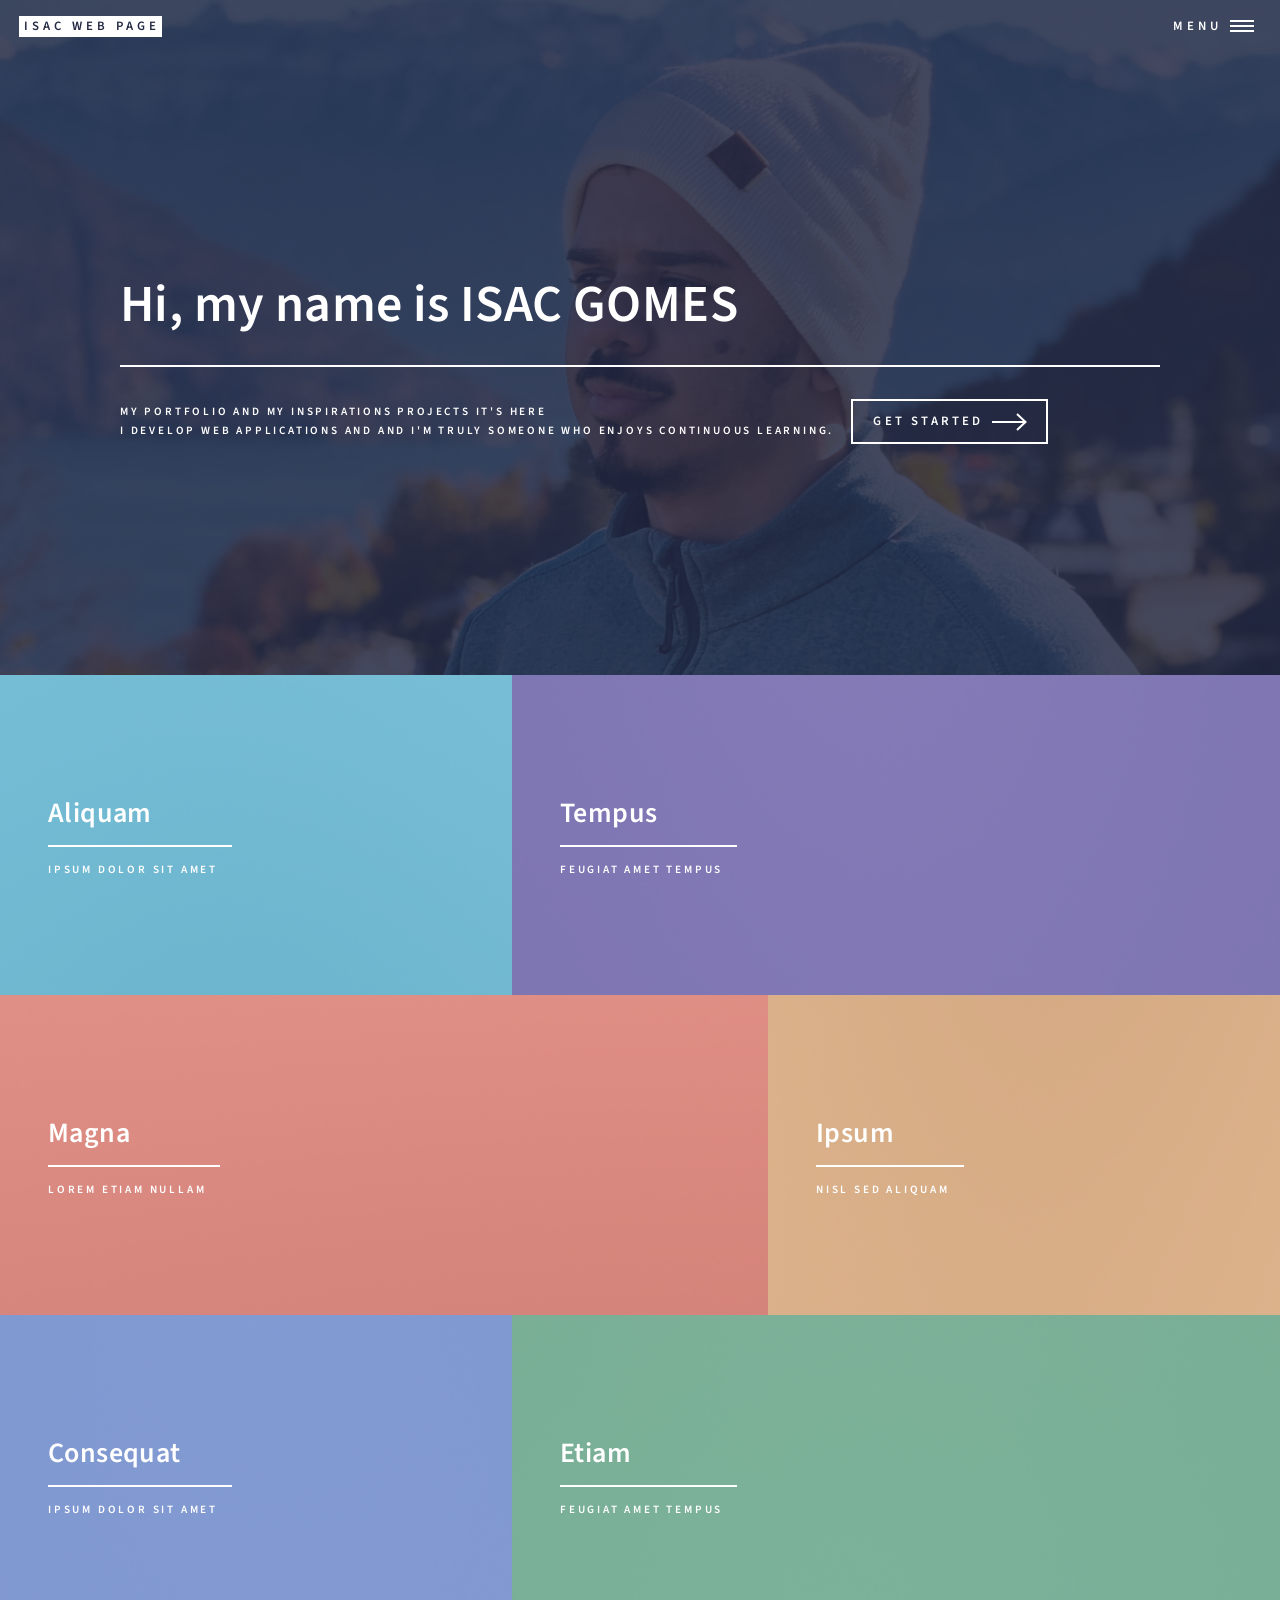
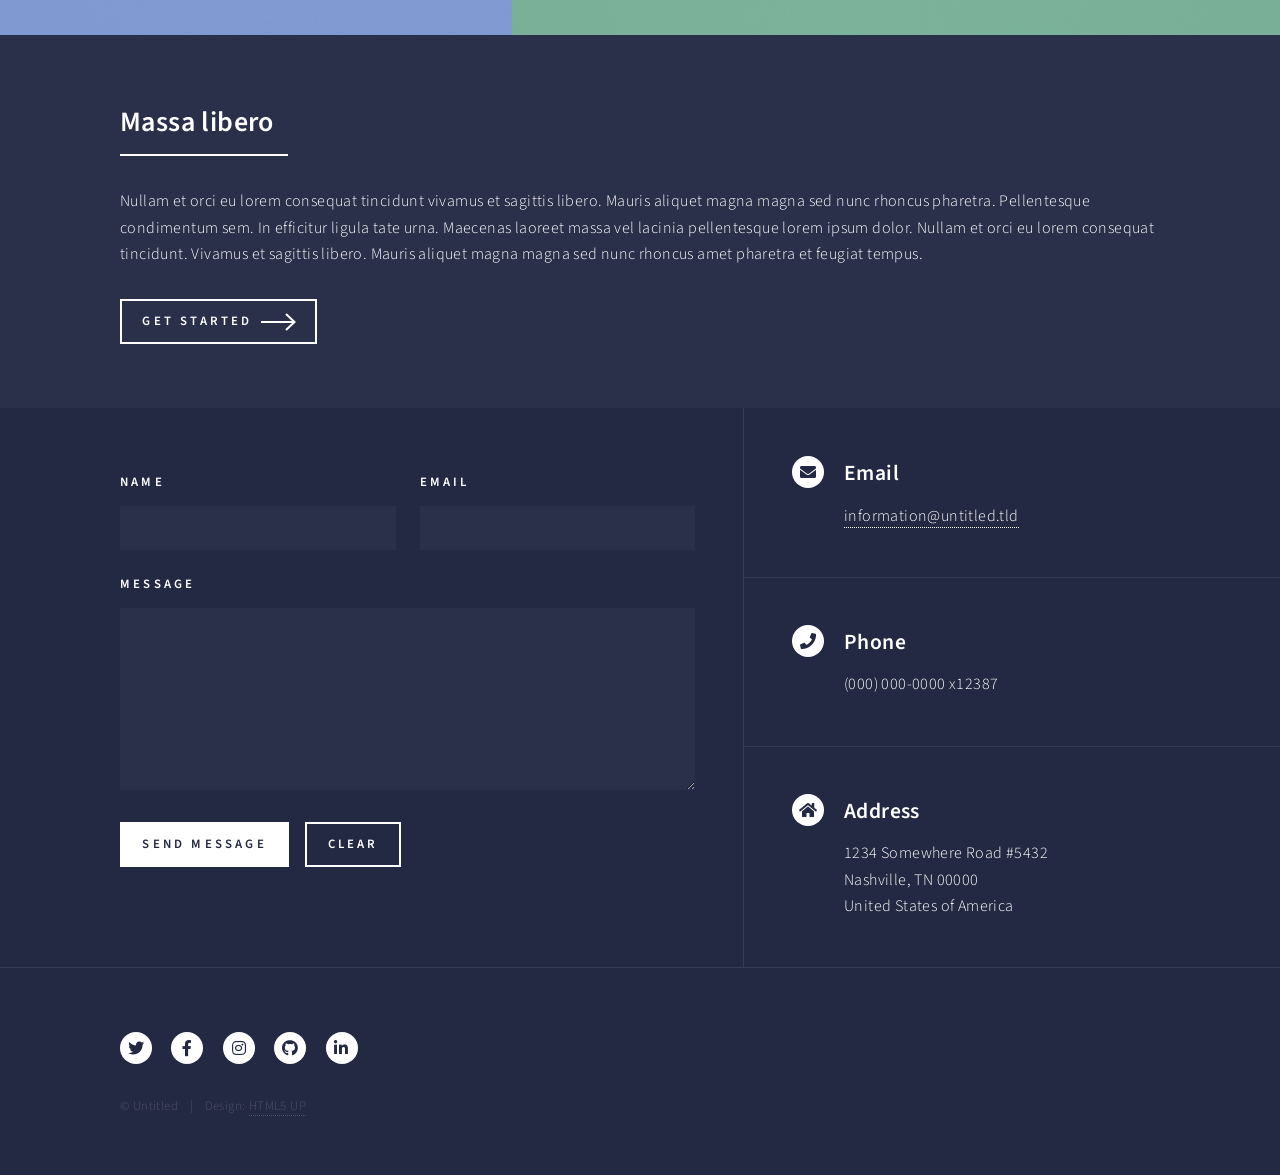
==== html-file/index.html @ ffa458a1 "Mudança na fotos inicial ajustes finos e correçao de bugs no css" ====
<!DOCTYPE HTML>
<!--
	Forty by HTML5 UP
	
-->
<html>
	<head>
		<title>isac-web-page</title>
		<meta charset="utf-8" />
		<meta name="viewport" content="width=device-width, initial-scale=1, user-scalable=no" />
		<link rel="stylesheet" href="assets/css/main.css" />
		<noscript><link rel="stylesheet" href="assets/css/noscript.css" /></noscript>
	</head>
	<body class="is-preload">

		<!-- Wrapper -->
			<div id="wrapper">

				<!-- Header -->
					<header id="header" class="alt">
						<a href="index.html" class="logo"><strong>Isac web page</strong> <span></span></a>
						<nav>
							<a href="#menu">Menu</a>
						</nav>
					</header>

				<!-- Menu -->
					<nav id="menu">
						<ul class="links">
							<li><a href="index.html">Home</a></li>
							<li><a href="landing.html">Landing</a></li>
							<li><a href="generic.html">Generic</a></li>
							<li><a href="elements.html">Elements</a></li>
						</ul>
						<ul class="actions stacked">
							<li><a href="#" class="button primary fit">Get Started</a></li>
							<li><a href="#" class="button fit">Log In</a></li>
						</ul>
					</nav>

				<!-- Banner -->
					<section id="banner" class="major">
						<div class="inner">
							<header class="major">
								<h1>Hi, my name is ISAC GOMES </h1>
								<span class="image">
									<img src="images/foto-perfil.jpeg" alt="" />
							</header>
							<div class="content">
								<p> My portfolio and my inspirations projects it's here  <br/>
								I develop web applications and And I'm truly someone who enjoys continuous learning. </p>
								<ul class="actions">
									<li><a href="#one" class="button next scrolly">Get Started</a></li>
								</ul>
							</div>
						</div>
					</section>

				<!-- Main -->
					<div id="main">

						<!-- One -->
							<section id="one" class="tiles">
								<article>
									<span class="image">
										<img src="images/pic01.jpg" alt="" />
									</span>
									<header class="major">
										<h3><a href="landing.html" class="link">Aliquam</a></h3>
										<p>Ipsum dolor sit amet</p>
									</header>
								</article>
								<article>
									<span class="image">
										<img src="images/pic02.jpg" alt="" />
									</span>
									<header class="major">
										<h3><a href="landing.html" class="link">Tempus</a></h3>
										<p>feugiat amet tempus</p>
									</header>
								</article>
								<article>
									<span class="image">
										<img src="images/pic03.jpg" alt="" />
									</span>
									<header class="major">
										<h3><a href="landing.html" class="link">Magna</a></h3>
										<p>Lorem etiam nullam</p>
									</header>
								</article>
								<article>
									<span class="image">
										<img src="images/pic04.jpg" alt="" />
									</span>
									<header class="major">
										<h3><a href="landing.html" class="link">Ipsum</a></h3>
										<p>Nisl sed aliquam</p>
									</header>
								</article>
								<article>
									<span class="image">
										<img src="images/pic05.jpg" alt="" />
									</span>
									<header class="major">
										<h3><a href="landing.html" class="link">Consequat</a></h3>
										<p>Ipsum dolor sit amet</p>
									</header>
								</article>
								<article>
									<span class="image">
										<img src="images/pic06.jpg" alt="" />
									</span>
									<header class="major">
										<h3><a href="landing.html" class="link">Etiam</a></h3>
										<p>Feugiat amet tempus</p>
									</header>
								</article>
							</section>

						<!-- Two -->
							<section id="two">
								<div class="inner">
									<header class="major">
										<h2>Massa libero</h2>
									</header>
									<p>Nullam et orci eu lorem consequat tincidunt vivamus et sagittis libero. Mauris aliquet magna magna sed nunc rhoncus pharetra. Pellentesque condimentum sem. In efficitur ligula tate urna. Maecenas laoreet massa vel lacinia pellentesque lorem ipsum dolor. Nullam et orci eu lorem consequat tincidunt. Vivamus et sagittis libero. Mauris aliquet magna magna sed nunc rhoncus amet pharetra et feugiat tempus.</p>
									<ul class="actions">
										<li><a href="landing.html" class="button next">Get Started</a></li>
									</ul>
								</div>
							</section>

					</div>

				<!-- Contact -->
					<section id="contact">
						<div class="inner">
							<section>
								<form method="post" action="#">
									<div class="fields">
										<div class="field half">
											<label for="name">Name</label>
											<input type="text" name="name" id="name" />
										</div>
										<div class="field half">
											<label for="email">Email</label>
											<input type="text" name="email" id="email" />
										</div>
										<div class="field">
											<label for="message">Message</label>
											<textarea name="message" id="message" rows="6"></textarea>
										</div>
									</div>
									<ul class="actions">
										<li><input type="submit" value="Send Message" class="primary" /></li>
										<li><input type="reset" value="Clear" /></li>
									</ul>
								</form>
							</section>
							<section class="split">
								<section>
									<div class="contact-method">
										<span class="icon solid alt fa-envelope"></span>
										<h3>Email</h3>
										<a href="#">information@untitled.tld</a>
									</div>
								</section>
								<section>
									<div class="contact-method">
										<span class="icon solid alt fa-phone"></span>
										<h3>Phone</h3>
										<span>(000) 000-0000 x12387</span>
									</div>
								</section>
								<section>
									<div class="contact-method">
										<span class="icon solid alt fa-home"></span>
										<h3>Address</h3>
										<span>1234 Somewhere Road #5432<br />
										Nashville, TN 00000<br />
										United States of America</span>
									</div>
								</section>
							</section>
						</div>
					</section>

				<!-- Footer -->
					<footer id="footer">
						<div class="inner">
							<ul class="icons">
								<li><a href="#" class="icon brands alt fa-twitter"><span class="label">Twitter</span></a></li>
								<li><a href="#" class="icon brands alt fa-facebook-f"><span class="label">Facebook</span></a></li>
								<li><a href="#" class="icon brands alt fa-instagram"><span class="label">Instagram</span></a></li>
								<li><a href="#" class="icon brands alt fa-github"><span class="label">GitHub</span></a></li>
								<li><a href="#" class="icon brands alt fa-linkedin-in"><span class="label">LinkedIn</span></a></li>
							</ul>
							<ul class="copyright">
								<li>&copy; Untitled</li><li>Design: <a href="https://html5up.net">HTML5 UP</a></li>
							</ul>
						</div>
					</footer>

			</div>

		<!-- Scripts -->
			<script src="assets/js/jquery.min.js"></script>
			<script src="assets/js/jquery.scrolly.min.js"></script>
			<script src="assets/js/jquery.scrollex.min.js"></script>
			<script src="assets/js/browser.min.js"></script>
			<script src="assets/js/breakpoints.min.js"></script>
			<script src="assets/js/util.js"></script>
			<script src="assets/js/main.js"></script>

	</body>
</html>
---- html-file/assets/css/main.css ----
@import url(fontawesome-all.min.css);
@import url("https://fonts.googleapis.com/css?family=Source+Sans+Pro:300,300italic,600,600italic");

/*
	Forty by HTML5 UP
	html5up.net | @ajlkn
	Free for personal and commercial use under the CCA 3.0 license (html5up.net/license)
*/

html, body, div, span, applet, object,
iframe, h1, h2, h3, h4, h5, h6, p, blockquote,
pre, a, abbr, acronym, address, big, cite,
code, del, dfn, em, img, ins, kbd, q, s, samp,
small, strike, strong, sub, sup, tt, var, b,
u, i, center, dl, dt, dd, ol, ul, li, fieldset,
form, label, legend, table, caption, tbody,
tfoot, thead, tr, th, td, article, aside,
canvas, details, embed, figure, figcaption,
footer, header, hgroup, menu, nav, output, ruby,
section, summary, time, mark, audio, video {
	margin: 0;
	padding: 0;
	border: 0;
	font-size: 100%;
	font: inherit;
	vertical-align: baseline;}

article, aside, details, figcaption, figure,
footer, header, hgroup, menu, nav, section {
	display: block;}

body {
	line-height: 1;
}

ol, ul {
	list-style: none;
}

blockquote, q {
	quotes: none;
}

	blockquote:before, blockquote:after, q:before, q:after {
		content: '';
		content: none;
	}

table {
	border-collapse: collapse;
	border-spacing: 0;
}

body {
	-webkit-text-size-adjust: none;
}

mark {
	background-color: transparent;
	color: inherit;
}

input::-moz-focus-inner {
	border: 0;
	padding: 0;
}

input, select, textarea {
	-moz-appearance: none;
	-webkit-appearance: none;
	-ms-appearance: none;
	appearance: none;
}

/* Basic */

	@-ms-viewport {
		width: device-width;
	}

	body {
		-ms-overflow-style: scrollbar;
	}

	@media screen and (max-width: 480px) {

		html, body {
			min-width: 320px;
		}

	}

	html {
		box-sizing: border-box;
	}

	*, *:before, *:after {
		box-sizing: inherit;
	}

	body {
		background: #242943;
	}

		body.is-preload *, body.is-preload *:before, body.is-preload *:after {
			-moz-animation: none !important;
			-webkit-animation: none !important;
			-ms-animation: none !important;
			animation: none !important;
			-moz-transition: none !important;
			-webkit-transition: none !important;
			-ms-transition: none !important;
			transition: none !important;
		}

/* Type */

	body, input, select, textarea {
		color: #ffffff;
		font-family: "Source Sans Pro", Helvetica, sans-serif;
		font-size: 17pt;
		font-weight: 300;
		letter-spacing: 0.025em;
		line-height: 1.65;
	}

		@media screen and (max-width: 1680px) {

			body, input, select, textarea {
				font-size: 14pt;
			}

		}

		@media screen and (max-width: 1280px) {

			body, input, select, textarea {
				font-size: 12pt;
			}

		}

		@media screen and (max-width: 360px) {

			body, input, select, textarea {
				font-size: 11pt;
			}

		}

	a {
		-moz-transition: color 0.2s ease-in-out, border-bottom-color 0.2s ease-in-out;
		-webkit-transition: color 0.2s ease-in-out, border-bottom-color 0.2s ease-in-out;
		-ms-transition: color 0.2s ease-in-out, border-bottom-color 0.2s ease-in-out;
		transition: color 0.2s ease-in-out, border-bottom-color 0.2s ease-in-out;
		border-bottom: dotted 1px;
		color: inherit;
		text-decoration: none;
	}

		a:hover {
			border-bottom-color: transparent;
			color: #9bf1ff !important;
		}

		a:active {
			color: #53e3fb !important;
		}

	strong, b {
		color: #ffffff;
		font-weight: 600;
	}

	em, i {
		font-style: italic;
	}

	p {
		margin: 0 0 2em 0;
	}

	h1, h2, h3, h4, h5, h6 {
		color: #ffffff;
		font-weight: 600;
		line-height: 1.65;
		margin: 0 0 1em 0;
	}

		h1 a, h2 a, h3 a, h4 a, h5 a, h6 a {
			color: inherit;
			border-bottom: 0;
		}

	h1 {
		font-size: 2.5em;
	}

	h2 {
		font-size: 1.75em;
	}

	h3 {
		font-size: 1.35em;
	}

	h4 {
		font-size: 1.1em;
	}

	h5 {
		font-size: 0.9em;
	}

	h6 {
		font-size: 0.7em;
	}

	@media screen and (max-width: 736px) {

		h1 {
			font-size: 2em;
		}

		h2 {
			font-size: 1.5em;
		}

		h3 {
			font-size: 1.25em;
		}

	}

	sub {
		font-size: 0.8em;
		position: relative;
		top: 0.5em;
	}

	sup {
		font-size: 0.8em;
		position: relative;
		top: -0.5em;
	}

	blockquote {
		border-left: solid 4px rgba(212, 212, 255, 0.1);
		font-style: italic;
		margin: 0 0 2em 0;
		padding: 0.5em 0 0.5em 2em;
	}

	code {
		background: rgba(212, 212, 255, 0.035);
		font-family: "Courier New", monospace;
		font-size: 0.9em;
		margin: 0 0.25em;
		padding: 0.25em 0.65em;
	}

	pre {
		-webkit-overflow-scrolling: touch;
		font-family: "Courier New", monospace;
		font-size: 0.9em;
		margin: 0 0 2em 0;
	}

		pre code {
			display: block;
			line-height: 1.75;
			padding: 1em 1.5em;
			overflow-x: auto;
		}

	hr {
		border: 0;
		border-bottom: solid 1px rgba(212, 212, 255, 0.1);
		margin: 2em 0;
	}

		hr.major {
			margin: 3em 0;
		}

	.align-left {
		text-align: left;
	}

	.align-center {
		text-align: center;
	}

	.align-right {
		text-align: right;
	}

/* Row */

	.row {
		display: flex;
		flex-wrap: wrap;
		box-sizing: border-box;
		align-items: stretch;
	}

		.row > * {
			box-sizing: border-box;
		}

		.row.gtr-uniform > * > :last-child {
			margin-bottom: 0;
		}

		.row.aln-left {
			justify-content: flex-start;
		}

		.row.aln-center {
			justify-content: center;
		}

		.row.aln-right {
			justify-content: flex-end;
		}

		.row.aln-top {
			align-items: flex-start;
		}

		.row.aln-middle {
			align-items: center;
		}

		.row.aln-bottom {
			align-items: flex-end;
		}

		.row > .imp {
			order: -1;
		}

		.row > .col-1 {
			width: 8.33333%;
		}

		.row > .off-1 {
			margin-left: 8.33333%;
		}

		.row > .col-2 {
			width: 16.66667%;
		}

		.row > .off-2 {
			margin-left: 16.66667%;
		}

		.row > .col-3 {
			width: 25%;
		}

		.row > .off-3 {
			margin-left: 25%;
		}

		.row > .col-4 {
			width: 33.33333%;
		}

		.row > .off-4 {
			margin-left: 33.33333%;
		}

		.row > .col-5 {
			width: 41.66667%;
		}

		.row > .off-5 {
			margin-left: 41.66667%;
		}

		.row > .col-6 {
			width: 50%;
		}

		.row > .off-6 {
			margin-left: 50%;
		}

		.row > .col-7 {
			width: 58.33333%;
		}

		.row > .off-7 {
			margin-left: 58.33333%;
		}

		.row > .col-8 {
			width: 66.66667%;
		}

		.row > .off-8 {
			margin-left: 66.66667%;
		}

		.row > .col-9 {
			width: 75%;
		}

		.row > .off-9 {
			margin-left: 75%;
		}

		.row > .col-10 {
			width: 83.33333%;
		}

		.row > .off-10 {
			margin-left: 83.33333%;
		}

		.row > .col-11 {
			width: 91.66667%;
		}

		.row > .off-11 {
			margin-left: 91.66667%;
		}

		.row > .col-12 {
			width: 100%;
		}

		.row > .off-12 {
			margin-left: 100%;
		}

		.row.gtr-0 {
			margin-top: 0;
			margin-left: 0em;
		}

			.row.gtr-0 > * {
				padding: 0 0 0 0em;
			}

			.row.gtr-0.gtr-uniform {
				margin-top: 0em;
			}

				.row.gtr-0.gtr-uniform > * {
					padding-top: 0em;
				}

		.row.gtr-25 {
			margin-top: 0;
			margin-left: -0.5em;
		}

			.row.gtr-25 > * {
				padding: 0 0 0 0.5em;
			}

			.row.gtr-25.gtr-uniform {
				margin-top: -0.5em;
			}

				.row.gtr-25.gtr-uniform > * {
					padding-top: 0.5em;
				}

		.row.gtr-50 {
			margin-top: 0;
			margin-left: -1em;
		}

			.row.gtr-50 > * {
				padding: 0 0 0 1em;
			}

			.row.gtr-50.gtr-uniform {
				margin-top: -1em;
			}

				.row.gtr-50.gtr-uniform > * {
					padding-top: 1em;
				}

		.row {
			margin-top: 0;
			margin-left: -2em;
		}

			.row > * {
				padding: 0 0 0 2em;
			}

			.row.gtr-uniform {
				margin-top: -2em;
			}

				.row.gtr-uniform > * {
					padding-top: 2em;
				}

		.row.gtr-150 {
			margin-top: 0;
			margin-left: -3em;
		}

			.row.gtr-150 > * {
				padding: 0 0 0 3em;
			}

			.row.gtr-150.gtr-uniform {
				margin-top: -3em;
			}

				.row.gtr-150.gtr-uniform > * {
					padding-top: 3em;
				}

		.row.gtr-200 {
			margin-top: 0;
			margin-left: -4em;
		}

			.row.gtr-200 > * {
				padding: 0 0 0 4em;
			}

			.row.gtr-200.gtr-uniform {
				margin-top: -4em;
			}

				.row.gtr-200.gtr-uniform > * {
					padding-top: 4em;
				}

		@media screen and (max-width: 1680px) {

			.row {
				display: flex;
				flex-wrap: wrap;
				box-sizing: border-box;
				align-items: stretch;
			}

				.row > * {
					box-sizing: border-box;
				}

				.row.gtr-uniform > * > :last-child {
					margin-bottom: 0;
				}

				.row.aln-left {
					justify-content: flex-start;
				}

				.row.aln-center {
					justify-content: center;
				}

				.row.aln-right {
					justify-content: flex-end;
				}

				.row.aln-top {
					align-items: flex-start;
				}

				.row.aln-middle {
					align-items: center;
				}

				.row.aln-bottom {
					align-items: flex-end;
				}

				.row > .imp-xlarge {
					order: -1;
				}

				.row > .col-1-xlarge {
					width: 8.33333%;
				}

				.row > .off-1-xlarge {
					margin-left: 8.33333%;
				}

				.row > .col-2-xlarge {
					width: 16.66667%;
				}

				.row > .off-2-xlarge {
					margin-left: 16.66667%;
				}

				.row > .col-3-xlarge {
					width: 25%;
				}

				.row > .off-3-xlarge {
					margin-left: 25%;
				}

				.row > .col-4-xlarge {
					width: 33.33333%;
				}

				.row > .off-4-xlarge {
					margin-left: 33.33333%;
				}

				.row > .col-5-xlarge {
					width: 41.66667%;
				}

				.row > .off-5-xlarge {
					margin-left: 41.66667%;
				}

				.row > .col-6-xlarge {
					width: 50%;
				}

				.row > .off-6-xlarge {
					margin-left: 50%;
				}

				.row > .col-7-xlarge {
					width: 58.33333%;
				}

				.row > .off-7-xlarge {
					margin-left: 58.33333%;
				}

				.row > .col-8-xlarge {
					width: 66.66667%;
				}

				.row > .off-8-xlarge {
					margin-left: 66.66667%;
				}

				.row > .col-9-xlarge {
					width: 75%;
				}

				.row > .off-9-xlarge {
					margin-left: 75%;
				}

				.row > .col-10-xlarge {
					width: 83.33333%;
				}

				.row > .off-10-xlarge {
					margin-left: 83.33333%;
				}

				.row > .col-11-xlarge {
					width: 91.66667%;
				}

				.row > .off-11-xlarge {
					margin-left: 91.66667%;
				}

				.row > .col-12-xlarge {
					width: 100%;
				}

				.row > .off-12-xlarge {
					margin-left: 100%;
				}

				.row.gtr-0 {
					margin-top: 0;
					margin-left: 0em;
				}

					.row.gtr-0 > * {
						padding: 0 0 0 0em;
					}

					.row.gtr-0.gtr-uniform {
						margin-top: 0em;
					}

						.row.gtr-0.gtr-uniform > * {
							padding-top: 0em;
						}

				.row.gtr-25 {
					margin-top: 0;
					margin-left: -0.5em;
				}

					.row.gtr-25 > * {
						padding: 0 0 0 0.5em;
					}

					.row.gtr-25.gtr-uniform {
						margin-top: -0.5em;
					}

						.row.gtr-25.gtr-uniform > * {
							padding-top: 0.5em;
						}

				.row.gtr-50 {
					margin-top: 0;
					margin-left: -1em;
				}

					.row.gtr-50 > * {
						padding: 0 0 0 1em;
					}

					.row.gtr-50.gtr-uniform {
						margin-top: -1em;
					}

						.row.gtr-50.gtr-uniform > * {
							padding-top: 1em;
						}

				.row {
					margin-top: 0;
					margin-left: -2em;
				}

					.row > * {
						padding: 0 0 0 2em;
					}

					.row.gtr-uniform {
						margin-top: -2em;
					}

						.row.gtr-uniform > * {
							padding-top: 2em;
						}

				.row.gtr-150 {
					margin-top: 0;
					margin-left: -3em;
				}

					.row.gtr-150 > * {
						padding: 0 0 0 3em;
					}

					.row.gtr-150.gtr-uniform {
						margin-top: -3em;
					}

						.row.gtr-150.gtr-uniform > * {
							padding-top: 3em;
						}

				.row.gtr-200 {
					margin-top: 0;
					margin-left: -4em;
				}

					.row.gtr-200 > * {
						padding: 0 0 0 4em;
					}

					.row.gtr-200.gtr-uniform {
						margin-top: -4em;
					}

						.row.gtr-200.gtr-uniform > * {
							padding-top: 4em;
						}

		}

		@media screen and (max-width: 1280px) {

			.row {
				display: flex;
				flex-wrap: wrap;
				box-sizing: border-box;
				align-items: stretch;
			}

				.row > * {
					box-sizing: border-box;
				}

				.row.gtr-uniform > * > :last-child {
					margin-bottom: 0;
				}

				.row.aln-left {
					justify-content: flex-start;
				}

				.row.aln-center {
					justify-content: center;
				}

				.row.aln-right {
					justify-content: flex-end;
				}

				.row.aln-top {
					align-items: flex-start;
				}

				.row.aln-middle {
					align-items: center;
				}

				.row.aln-bottom {
					align-items: flex-end;
				}

				.row > .imp-large {
					order: -1;
				}

				.row > .col-1-large {
					width: 8.33333%;
				}

				.row > .off-1-large {
					margin-left: 8.33333%;
				}

				.row > .col-2-large {
					width: 16.66667%;
				}

				.row > .off-2-large {
					margin-left: 16.66667%;
				}

				.row > .col-3-large {
					width: 25%;
				}

				.row > .off-3-large {
					margin-left: 25%;
				}

				.row > .col-4-large {
					width: 33.33333%;
				}

				.row > .off-4-large {
					margin-left: 33.33333%;
				}

				.row > .col-5-large {
					width: 41.66667%;
				}

				.row > .off-5-large {
					margin-left: 41.66667%;
				}

				.row > .col-6-large {
					width: 50%;
				}

				.row > .off-6-large {
					margin-left: 50%;
				}

				.row > .col-7-large {
					width: 58.33333%;
				}

				.row > .off-7-large {
					margin-left: 58.33333%;
				}

				.row > .col-8-large {
					width: 66.66667%;
				}

				.row > .off-8-large {
					margin-left: 66.66667%;
				}

				.row > .col-9-large {
					width: 75%;
				}

				.row > .off-9-large {
					margin-left: 75%;
				}

				.row > .col-10-large {
					width: 83.33333%;
				}

				.row > .off-10-large {
					margin-left: 83.33333%;
				}

				.row > .col-11-large {
					width: 91.66667%;
				}

				.row > .off-11-large {
					margin-left: 91.66667%;
				}

				.row > .col-12-large {
					width: 100%;
				}

				.row > .off-12-large {
					margin-left: 100%;
				}

				.row.gtr-0 {
					margin-top: 0;
					margin-left: 0em;
				}

					.row.gtr-0 > * {
						padding: 0 0 0 0em;
					}

					.row.gtr-0.gtr-uniform {
						margin-top: 0em;
					}

						.row.gtr-0.gtr-uniform > * {
							padding-top: 0em;
						}

				.row.gtr-25 {
					margin-top: 0;
					margin-left: -0.375em;
				}

					.row.gtr-25 > * {
						padding: 0 0 0 0.375em;
					}

					.row.gtr-25.gtr-uniform {
						margin-top: -0.375em;
					}

						.row.gtr-25.gtr-uniform > * {
							padding-top: 0.375em;
						}

				.row.gtr-50 {
					margin-top: 0;
					margin-left: -0.75em;
				}

					.row.gtr-50 > * {
						padding: 0 0 0 0.75em;
					}

					.row.gtr-50.gtr-uniform {
						margin-top: -0.75em;
					}

						.row.gtr-50.gtr-uniform > * {
							padding-top: 0.75em;
						}

				.row {
					margin-top: 0;
					margin-left: -1.5em;
				}

					.row > * {
						padding: 0 0 0 1.5em;
					}

					.row.gtr-uniform {
						margin-top: -1.5em;
					}

						.row.gtr-uniform > * {
							padding-top: 1.5em;
						}

				.row.gtr-150 {
					margin-top: 0;
					margin-left: -2.25em;
				}

					.row.gtr-150 > * {
						padding: 0 0 0 2.25em;
					}

					.row.gtr-150.gtr-uniform {
						margin-top: -2.25em;
					}

						.row.gtr-150.gtr-uniform > * {
							padding-top: 2.25em;
						}

				.row.gtr-200 {
					margin-top: 0;
					margin-left: -3em;
				}

					.row.gtr-200 > * {
						padding: 0 0 0 3em;
					}

					.row.gtr-200.gtr-uniform {
						margin-top: -3em;
					}

						.row.gtr-200.gtr-uniform > * {
							padding-top: 3em;
						}

		}

		@media screen and (max-width: 980px) {

			.row {
				display: flex;
				flex-wrap: wrap;
				box-sizing: border-box;
				align-items: stretch;
			}

				.row > * {
					box-sizing: border-box;
				}

				.row.gtr-uniform > * > :last-child {
					margin-bottom: 0;
				}

				.row.aln-left {
					justify-content: flex-start;
				}

				.row.aln-center {
					justify-content: center;
				}

				.row.aln-right {
					justify-content: flex-end;
				}

				.row.aln-top {
					align-items: flex-start;
				}

				.row.aln-middle {
					align-items: center;
				}

				.row.aln-bottom {
					align-items: flex-end;
				}

				.row > .imp-medium {
					order: -1;
				}

				.row > .col-1-medium {
					width: 8.33333%;
				}

				.row > .off-1-medium {
					margin-left: 8.33333%;
				}

				.row > .col-2-medium {
					width: 16.66667%;
				}

				.row > .off-2-medium {
					margin-left: 16.66667%;
				}

				.row > .col-3-medium {
					width: 25%;
				}

				.row > .off-3-medium {
					margin-left: 25%;
				}

				.row > .col-4-medium {
					width: 33.33333%;
				}

				.row > .off-4-medium {
					margin-left: 33.33333%;
				}

				.row > .col-5-medium {
					width: 41.66667%;
				}

				.row > .off-5-medium {
					margin-left: 41.66667%;
				}

				.row > .col-6-medium {
					width: 50%;
				}

				.row > .off-6-medium {
					margin-left: 50%;
				}

				.row > .col-7-medium {
					width: 58.33333%;
				}

				.row > .off-7-medium {
					margin-left: 58.33333%;
				}

				.row > .col-8-medium {
					width: 66.66667%;
				}

				.row > .off-8-medium {
					margin-left: 66.66667%;
				}

				.row > .col-9-medium {
					width: 75%;
				}

				.row > .off-9-medium {
					margin-left: 75%;
				}

				.row > .col-10-medium {
					width: 83.33333%;
				}

				.row > .off-10-medium {
					margin-left: 83.33333%;
				}

				.row > .col-11-medium {
					width: 91.66667%;
				}

				.row > .off-11-medium {
					margin-left: 91.66667%;
				}

				.row > .col-12-medium {
					width: 100%;
				}

				.row > .off-12-medium {
					margin-left: 100%;
				}

				.row.gtr-0 {
					margin-top: 0;
					margin-left: 0em;
				}

					.row.gtr-0 > * {
						padding: 0 0 0 0em;
					}

					.row.gtr-0.gtr-uniform {
						margin-top: 0em;
					}

						.row.gtr-0.gtr-uniform > * {
							padding-top: 0em;
						}

				.row.gtr-25 {
					margin-top: 0;
					margin-left: -0.375em;
				}

					.row.gtr-25 > * {
						padding: 0 0 0 0.375em;
					}

					.row.gtr-25.gtr-uniform {
						margin-top: -0.375em;
					}

						.row.gtr-25.gtr-uniform > * {
							padding-top: 0.375em;
						}

				.row.gtr-50 {
					margin-top: 0;
					margin-left: -0.75em;
				}

					.row.gtr-50 > * {
						padding: 0 0 0 0.75em;
					}

					.row.gtr-50.gtr-uniform {
						margin-top: -0.75em;
					}

						.row.gtr-50.gtr-uniform > * {
							padding-top: 0.75em;
						}

				.row {
					margin-top: 0;
					margin-left: -1.5em;
				}

					.row > * {
						padding: 0 0 0 1.5em;
					}

					.row.gtr-uniform {
						margin-top: -1.5em;
					}

						.row.gtr-uniform > * {
							padding-top: 1.5em;
						}

				.row.gtr-150 {
					margin-top: 0;
					margin-left: -2.25em;
				}

					.row.gtr-150 > * {
						padding: 0 0 0 2.25em;
					}

					.row.gtr-150.gtr-uniform {
						margin-top: -2.25em;
					}

						.row.gtr-150.gtr-uniform > * {
							padding-top: 2.25em;
						}

				.row.gtr-200 {
					margin-top: 0;
					margin-left: -3em;
				}

					.row.gtr-200 > * {
						padding: 0 0 0 3em;
					}

					.row.gtr-200.gtr-uniform {
						margin-top: -3em;
					}

						.row.gtr-200.gtr-uniform > * {
							padding-top: 3em;
						}

		}

		@media screen and (max-width: 736px) {

			.row {
				display: flex;
				flex-wrap: wrap;
				box-sizing: border-box;
				align-items: stretch;
			}

				.row > * {
					box-sizing: border-box;
				}

				.row.gtr-uniform > * > :last-child {
					margin-bottom: 0;
				}

				.row.aln-left {
					justify-content: flex-start;
				}

				.row.aln-center {
					justify-content: center;
				}

				.row.aln-right {
					justify-content: flex-end;
				}

				.row.aln-top {
					align-items: flex-start;
				}

				.row.aln-middle {
					align-items: center;
				}

				.row.aln-bottom {
					align-items: flex-end;
				}

				.row > .imp-small {
					order: -1;
				}

				.row > .col-1-small {
					width: 8.33333%;
				}

				.row > .off-1-small {
					margin-left: 8.33333%;
				}

				.row > .col-2-small {
					width: 16.66667%;
				}

				.row > .off-2-small {
					margin-left: 16.66667%;
				}

				.row > .col-3-small {
					width: 25%;
				}

				.row > .off-3-small {
					margin-left: 25%;
				}

				.row > .col-4-small {
					width: 33.33333%;
				}

				.row > .off-4-small {
					margin-left: 33.33333%;
				}

				.row > .col-5-small {
					width: 41.66667%;
				}

				.row > .off-5-small {
					margin-left: 41.66667%;
				}

				.row > .col-6-small {
					width: 50%;
				}

				.row > .off-6-small {
					margin-left: 50%;
				}

				.row > .col-7-small {
					width: 58.33333%;
				}

				.row > .off-7-small {
					margin-left: 58.33333%;
				}

				.row > .col-8-small {
					width: 66.66667%;
				}

				.row > .off-8-small {
					margin-left: 66.66667%;
				}

				.row > .col-9-small {
					width: 75%;
				}

				.row > .off-9-small {
					margin-left: 75%;
				}

				.row > .col-10-small {
					width: 83.33333%;
				}

				.row > .off-10-small {
					margin-left: 83.33333%;
				}

				.row > .col-11-small {
					width: 91.66667%;
				}

				.row > .off-11-small {
					margin-left: 91.66667%;
				}

				.row > .col-12-small {
					width: 100%;
				}

				.row > .off-12-small {
					margin-left: 100%;
				}

				.row.gtr-0 {
					margin-top: 0;
					margin-left: 0em;
				}

					.row.gtr-0 > * {
						padding: 0 0 0 0em;
					}

					.row.gtr-0.gtr-uniform {
						margin-top: 0em;
					}

						.row.gtr-0.gtr-uniform > * {
							padding-top: 0em;
						}

				.row.gtr-25 {
					margin-top: 0;
					margin-left: -0.3125em;
				}

					.row.gtr-25 > * {
						padding: 0 0 0 0.3125em;
					}

					.row.gtr-25.gtr-uniform {
						margin-top: -0.3125em;
					}

						.row.gtr-25.gtr-uniform > * {
							padding-top: 0.3125em;
						}

				.row.gtr-50 {
					margin-top: 0;
					margin-left: -0.625em;
				}

					.row.gtr-50 > * {
						padding: 0 0 0 0.625em;
					}

					.row.gtr-50.gtr-uniform {
						margin-top: -0.625em;
					}

						.row.gtr-50.gtr-uniform > * {
							padding-top: 0.625em;
						}

				.row {
					margin-top: 0;
					margin-left: -1.25em;
				}

					.row > * {
						padding: 0 0 0 1.25em;
					}

					.row.gtr-uniform {
						margin-top: -1.25em;
					}

						.row.gtr-uniform > * {
							padding-top: 1.25em;
						}

				.row.gtr-150 {
					margin-top: 0;
					margin-left: -1.875em;
				}

					.row.gtr-150 > * {
						padding: 0 0 0 1.875em;
					}

					.row.gtr-150.gtr-uniform {
						margin-top: -1.875em;
					}

						.row.gtr-150.gtr-uniform > * {
							padding-top: 1.875em;
						}

				.row.gtr-200 {
					margin-top: 0;
					margin-left: -2.5em;
				}

					.row.gtr-200 > * {
						padding: 0 0 0 2.5em;
					}

					.row.gtr-200.gtr-uniform {
						margin-top: -2.5em;
					}

						.row.gtr-200.gtr-uniform > * {
							padding-top: 2.5em;
						}

		}

		@media screen and (max-width: 480px) {

			.row {
				display: flex;
				flex-wrap: wrap;
				box-sizing: border-box;
				align-items: stretch;
			}

				.row > * {
					box-sizing: border-box;
				}

				.row.gtr-uniform > * > :last-child {
					margin-bottom: 0;
				}

				.row.aln-left {
					justify-content: flex-start;
				}

				.row.aln-center {
					justify-content: center;
				}

				.row.aln-right {
					justify-content: flex-end;
				}

				.row.aln-top {
					align-items: flex-start;
				}

				.row.aln-middle {
					align-items: center;
				}

				.row.aln-bottom {
					align-items: flex-end;
				}

				.row > .imp-xsmall {
					order: -1;
				}

				.row > .col-1-xsmall {
					width: 8.33333%;
				}

				.row > .off-1-xsmall {
					margin-left: 8.33333%;
				}

				.row > .col-2-xsmall {
					width: 16.66667%;
				}

				.row > .off-2-xsmall {
					margin-left: 16.66667%;
				}

				.row > .col-3-xsmall {
					width: 25%;
				}

				.row > .off-3-xsmall {
					margin-left: 25%;
				}

				.row > .col-4-xsmall {
					width: 33.33333%;
				}

				.row > .off-4-xsmall {
					margin-left: 33.33333%;
				}

				.row > .col-5-xsmall {
					width: 41.66667%;
				}

				.row > .off-5-xsmall {
					margin-left: 41.66667%;
				}

				.row > .col-6-xsmall {
					width: 50%;
				}

				.row > .off-6-xsmall {
					margin-left: 50%;
				}

				.row > .col-7-xsmall {
					width: 58.33333%;
				}

				.row > .off-7-xsmall {
					margin-left: 58.33333%;
				}

				.row > .col-8-xsmall {
					width: 66.66667%;
				}

				.row > .off-8-xsmall {
					margin-left: 66.66667%;
				}

				.row > .col-9-xsmall {
					width: 75%;
				}

				.row > .off-9-xsmall {
					margin-left: 75%;
				}

				.row > .col-10-xsmall {
					width: 83.33333%;
				}

				.row > .off-10-xsmall {
					margin-left: 83.33333%;
				}

				.row > .col-11-xsmall {
					width: 91.66667%;
				}

				.row > .off-11-xsmall {
					margin-left: 91.66667%;
				}

				.row > .col-12-xsmall {
					width: 100%;
				}

				.row > .off-12-xsmall {
					margin-left: 100%;
				}

				.row.gtr-0 {
					margin-top: 0;
					margin-left: 0em;
				}

					.row.gtr-0 > * {
						padding: 0 0 0 0em;
					}

					.row.gtr-0.gtr-uniform {
						margin-top: 0em;
					}

						.row.gtr-0.gtr-uniform > * {
							padding-top: 0em;
						}

				.row.gtr-25 {
					margin-top: 0;
					margin-left: -0.3125em;
				}

					.row.gtr-25 > * {
						padding: 0 0 0 0.3125em;
					}

					.row.gtr-25.gtr-uniform {
						margin-top: -0.3125em;
					}

						.row.gtr-25.gtr-uniform > * {
							padding-top: 0.3125em;
						}

				.row.gtr-50 {
					margin-top: 0;
					margin-left: -0.625em;
				}

					.row.gtr-50 > * {
						padding: 0 0 0 0.625em;
					}

					.row.gtr-50.gtr-uniform {
						margin-top: -0.625em;
					}

						.row.gtr-50.gtr-uniform > * {
							padding-top: 0.625em;
						}

				.row {
					margin-top: 0;
					margin-left: -1.25em;
				}

					.row > * {
						padding: 0 0 0 1.25em;
					}

					.row.gtr-uniform {
						margin-top: -1.25em;
					}

						.row.gtr-uniform > * {
							padding-top: 1.25em;
						}

				.row.gtr-150 {
					margin-top: 0;
					margin-left: -1.875em;
				}

					.row.gtr-150 > * {
						padding: 0 0 0 1.875em;
					}

					.row.gtr-150.gtr-uniform {
						margin-top: -1.875em;
					}

						.row.gtr-150.gtr-uniform > * {
							padding-top: 1.875em;
						}

				.row.gtr-200 {
					margin-top: 0;
					margin-left: -2.5em;
				}

					.row.gtr-200 > * {
						padding: 0 0 0 2.5em;
					}

					.row.gtr-200.gtr-uniform {
						margin-top: -2.5em;
					}

						.row.gtr-200.gtr-uniform > * {
							padding-top: 2.5em;
						}

		}

/* Section/Article */

	section.special, article.special {
		text-align: center;
	}

	header.major {
		width: -moz-max-content;
		width: -webkit-max-content;
		width: -ms-max-content;
		width: max-content;
		margin-bottom: 2em;
	}

		header.major > :first-child {
			margin-bottom: 0;
			width: calc(100% + 0.5em);
		}

			header.major > :first-child:after {
				content: '';
				background-color: #ffffff;
				display: block;
				height: 2px;
				margin: 0.325em 0 0.5em 0;
				width: 100%;
			}

		header.major > p {
			font-size: 0.7em;
			font-weight: 600;
			letter-spacing: 0.25em;
			margin-bottom: 0;
			text-transform: uppercase;
		}

		body.is-ie header.major > :first-child:after {
			max-width: 9em;
		}

		body.is-ie header.major > h1:after {
			max-width: 100% !important;
		}

	@media screen and (max-width: 736px) {

		header.major > p br {
			display: none;
		}

	}

/* Form */

	form {
		margin: 0 0 2em 0;
	}

		form > :last-child {
			margin-bottom: 0;
		}

		form > .fields {
			display: -moz-flex;
			display: -webkit-flex;
			display: -ms-flex;
			display: flex;
			-moz-flex-wrap: wrap;
			-webkit-flex-wrap: wrap;
			-ms-flex-wrap: wrap;
			flex-wrap: wrap;
			width: calc(100% + 3em);
			margin: -1.5em 0 2em -1.5em;
		}

			form > .fields > .field {
				-moz-flex-grow: 0;
				-webkit-flex-grow: 0;
				-ms-flex-grow: 0;
				flex-grow: 0;
				-moz-flex-shrink: 0;
				-webkit-flex-shrink: 0;
				-ms-flex-shrink: 0;
				flex-shrink: 0;
				padding: 1.5em 0 0 1.5em;
				width: calc(100% - 1.5em);
			}

				form > .fields > .field.half {
					width: calc(50% - 0.75em);
				}

				form > .fields > .field.third {
					width: calc(100%/3 - 0.5em);
				}

				form > .fields > .field.quarter {
					width: calc(25% - 0.375em);
				}

		@media screen and (max-width: 480px) {

			form > .fields {
				width: calc(100% + 3em);
				margin: -1.5em 0 2em -1.5em;
			}

				form > .fields > .field {
					padding: 1.5em 0 0 1.5em;
					width: calc(100% - 1.5em);
				}

					form > .fields > .field.half {
						width: calc(100% - 1.5em);
					}

					form > .fields > .field.third {
						width: calc(100% - 1.5em);
					}

					form > .fields > .field.quarter {
						width: calc(100% - 1.5em);
					}

		}

	label {
		color: #ffffff;
		display: block;
		font-size: 0.8em;
		font-weight: 600;
		letter-spacing: 0.25em;
		margin: 0 0 1em 0;
		text-transform: uppercase;
	}

	input[type="text"],
	input[type="password"],
	input[type="email"],
	input[type="tel"],
	input[type="search"],
	input[type="url"],
	select,
	textarea {
		-moz-appearance: none;
		-webkit-appearance: none;
		-ms-appearance: none;
		appearance: none;
		background: rgba(212, 212, 255, 0.035);
		border: none;
		border-radius: 0;
		color: inherit;
		display: block;
		outline: 0;
		padding: 0 1em;
		text-decoration: none;
		width: 100%;
	}

		input[type="text"]:invalid,
		input[type="password"]:invalid,
		input[type="email"]:invalid,
		input[type="tel"]:invalid,
		input[type="search"]:invalid,
		input[type="url"]:invalid,
		select:invalid,
		textarea:invalid {
			box-shadow: none;
		}

		input[type="text"]:focus,
		input[type="password"]:focus,
		input[type="email"]:focus,
		input[type="tel"]:focus,
		input[type="search"]:focus,
		input[type="url"]:focus,
		select:focus,
		textarea:focus {
			border-color: #9bf1ff;
			box-shadow: 0 0 0 2px #9bf1ff;
		}

	select {
		background-image: url("data:image/svg+xml;charset=utf8,%3Csvg xmlns='http://www.w3.org/2000/svg' width='40' height='40' preserveAspectRatio='none' viewBox='0 0 40 40'%3E%3Cpath d='M9.4,12.3l10.4,10.4l10.4-10.4c0.2-0.2,0.5-0.4,0.9-0.4c0.3,0,0.6,0.1,0.9,0.4l3.3,3.3c0.2,0.2,0.4,0.5,0.4,0.9 c0,0.4-0.1,0.6-0.4,0.9L20.7,31.9c-0.2,0.2-0.5,0.4-0.9,0.4c-0.3,0-0.6-0.1-0.9-0.4L4.3,17.3c-0.2-0.2-0.4-0.5-0.4-0.9 c0-0.4,0.1-0.6,0.4-0.9l3.3-3.3c0.2-0.2,0.5-0.4,0.9-0.4S9.1,12.1,9.4,12.3z' fill='rgba(212, 212, 255, 0.1)' /%3E%3C/svg%3E");
		background-size: 1.25rem;
		background-repeat: no-repeat;
		background-position: calc(100% - 1rem) center;
		height: 2.75em;
		padding-right: 2.75em;
		text-overflow: ellipsis;
	}

		select option {
			color: #ffffff;
			background: #242943;
		}

		select:focus::-ms-value {
			background-color: transparent;
		}

		select::-ms-expand {
			display: none;
		}

	input[type="text"],
	input[type="password"],
	input[type="email"],
	input[type="tel"],
	input[type="search"],
	input[type="url"],
	select {
		height: 2.75em;
	}

	textarea {
		padding: 0.75em 1em;
	}

	input[type="checkbox"],
	input[type="radio"] {
		-moz-appearance: none;
		-webkit-appearance: none;
		-ms-appearance: none;
		appearance: none;
		display: block;
		float: left;
		margin-right: -2em;
		opacity: 0;
		width: 1em;
		z-index: -1;
	}

		input[type="checkbox"] + label,
		input[type="radio"] + label {
			text-decoration: none;
			color: #ffffff;
			cursor: pointer;
			display: inline-block;
			font-weight: 300;
			padding-left: 2.65em;
			padding-right: 0.75em;
			position: relative;
		}

			input[type="checkbox"] + label:before,
			input[type="radio"] + label:before {
				-moz-osx-font-smoothing: grayscale;
				-webkit-font-smoothing: antialiased;
				display: inline-block;
				font-style: normal;
				font-variant: normal;
				text-rendering: auto;
				line-height: 1;
				text-transform: none !important;
				font-family: 'Font Awesome 5 Free';
				font-weight: 900;
			}

			input[type="checkbox"] + label:before,
			input[type="radio"] + label:before {
				background: rgba(212, 212, 255, 0.035);
				content: '';
				display: inline-block;
				font-size: 0.8em;
				height: 2.0625em;
				left: 0;
				letter-spacing: 0;
				line-height: 2.0625em;
				position: absolute;
				text-align: center;
				top: 0;
				width: 2.0625em;
			}

		input[type="checkbox"]:checked + label:before,
		input[type="radio"]:checked + label:before {
			background: #ffffff;
			border-color: #9bf1ff;
			content: '\f00c';
			color: #242943;
		}

		input[type="checkbox"]:focus + label:before,
		input[type="radio"]:focus + label:before {
			box-shadow: 0 0 0 2px #9bf1ff;
		}

	input[type="radio"] + label:before {
		border-radius: 100%;
	}

	::-webkit-input-placeholder {
		color: rgba(244, 244, 255, 0.2) !important;
		opacity: 1.0;
	}

	:-moz-placeholder {
		color: rgba(244, 244, 255, 0.2) !important;
		opacity: 1.0;
	}

	::-moz-placeholder {
		color: rgba(244, 244, 255, 0.2) !important;
		opacity: 1.0;
	}

	:-ms-input-placeholder {
		color: rgba(244, 244, 255, 0.2) !important;
		opacity: 1.0;
	}

/* Box */

	.box {
		border: solid 1px rgba(212, 212, 255, 0.1);
		margin-bottom: 2em;
		padding: 1.5em;
	}

		.box > :last-child,
		.box > :last-child > :last-child,
		.box > :last-child > :last-child > :last-child {
			margin-bottom: 0;
		}

		.box.alt {
			border: 0;
			border-radius: 0;
			padding: 0;
		}

/* Icon */

	.icon {
		text-decoration: none;
		border-bottom: none;
		position: relative;
	}

		.icon:before {
			-moz-osx-font-smoothing: grayscale;
			-webkit-font-smoothing: antialiased;
			display: inline-block;
			font-style: normal;
			font-variant: normal;
			text-rendering: auto;
			line-height: 1;
			text-transform: none !important;
			font-family: 'Font Awesome 5 Free';
			font-weight: 400;
		}

		.icon > .label {
			display: none;
		}

		.icon:before {
			line-height: inherit;
		}

		.icon.solid:before {
			font-weight: 900;
		}

		.icon.brands:before {
			font-family: 'Font Awesome 5 Brands';
		}

		.icon.alt:before {
			background-color: #ffffff;
			border-radius: 100%;
			color: #242943;
			display: inline-block;
			height: 2em;
			line-height: 2em;
			text-align: center;
			width: 2em;
		}

	a.icon.alt:before {
		-moz-transition: background-color 0.2s ease-in-out;
		-webkit-transition: background-color 0.2s ease-in-out;
		-ms-transition: background-color 0.2s ease-in-out;
		transition: background-color 0.2s ease-in-out;
	}

	a.icon.alt:hover:before {
		background-color: #6fc3df;
	}

	a.icon.alt:active:before {
		background-color: #37a6cb;
	}

/* Image */

	.image {
		border: 0;
		display: inline-block;
		position: relative;
	}

		.image img {
			display: block;
		}

		.image.left, .image.right {
			max-width: 30%;
		}

			.image.left img, .image.right img {
				width: 100%;
			}

		.image.left {
			float: left;
			margin: 0 1.5em 1.25em 0;
			top: 0.25em;
		}

		.image.right {
			float: right;
			margin: 0 0 1.25em 1.5em;
			top: 0.25em;
		}

		.image.fit {
			display: block;
			margin: 0 0 2em 0;
			width: 100%;
		}

			.image.fit img {
				width: 100%;
			}

		.image.main {
			display: block;
			margin: 2.5em 0;
			width: 100%;
		}

			.image.main img {
				width: 100%;
			}

			@media screen and (max-width: 736px) {

				.image.main {
					margin: 1.5em 0;
				}

			}

/* List */

	ol {
		list-style: decimal;
		margin: 0 0 2em 0;
		padding-left: 1.25em;
	}

		ol li {
			padding-left: 0.25em;
		}

	ul {
		list-style: disc;
		margin: 0 0 2em 0;
		padding-left: 1em;
	}

		ul li {
			padding-left: 0.5em;
		}

		ul.alt {
			list-style: none;
			padding-left: 0;
		}

			ul.alt li {
				border-top: solid 1px rgba(212, 212, 255, 0.1);
				padding: 0.5em 0;
			}

				ul.alt li:first-child {
					border-top: 0;
					padding-top: 0;
				}

	dl {
		margin: 0 0 2em 0;
	}

		dl dt {
			display: block;
			font-weight: 600;
			margin: 0 0 1em 0;
		}

		dl dd {
			margin-left: 2em;
		}

/* Actions */

	ul.actions {
		display: -moz-flex;
		display: -webkit-flex;
		display: -ms-flex;
		display: flex;
		cursor: default;
		list-style: none;
		margin-left: -1em;
		padding-left: 0;
	}

		ul.actions li {
			padding: 0 0 0 1em;
			vertical-align: middle;
		}

		ul.actions.special {
			-moz-justify-content: center;
			-webkit-justify-content: center;
			-ms-justify-content: center;
			justify-content: center;
			width: 100%;
			margin-left: 0;
		}

			ul.actions.special li:first-child {
				padding-left: 0;
			}

		ul.actions.stacked {
			-moz-flex-direction: column;
			-webkit-flex-direction: column;
			-ms-flex-direction: column;
			flex-direction: column;
			margin-left: 0;
		}

			ul.actions.stacked li {
				padding: 1.3em 0 0 0;
			}

				ul.actions.stacked li:first-child {
					padding-top: 0;
				}

		ul.actions.fit {
			width: calc(100% + 1em);
		}

			ul.actions.fit li {
				-moz-flex-grow: 1;
				-webkit-flex-grow: 1;
				-ms-flex-grow: 1;
				flex-grow: 1;
				-moz-flex-shrink: 1;
				-webkit-flex-shrink: 1;
				-ms-flex-shrink: 1;
				flex-shrink: 1;
				width: 100%;
			}

				ul.actions.fit li > * {
					width: 100%;
				}

			ul.actions.fit.stacked {
				width: 100%;
			}

/* Icons */

	ul.icons {
		cursor: default;
		list-style: none;
		padding-left: 0;
	}

		ul.icons li {
			display: inline-block;
			padding: 0 1em 0 0;
		}

			ul.icons li:last-child {
				padding-right: 0;
			}

		@media screen and (max-width: 736px) {

			ul.icons li {
				padding: 0 0.75em 0 0;
			}

		}

/* Pagination */

	ul.pagination {
		cursor: default;
		list-style: none;
		padding-left: 0;
	}

		ul.pagination li {
			display: inline-block;
			padding-left: 0;
			vertical-align: middle;
		}

			ul.pagination li > .page {
				-moz-transition: background-color 0.2s ease-in-out, color 0.2s ease-in-out;
				-webkit-transition: background-color 0.2s ease-in-out, color 0.2s ease-in-out;
				-ms-transition: background-color 0.2s ease-in-out, color 0.2s ease-in-out;
				transition: background-color 0.2s ease-in-out, color 0.2s ease-in-out;
				border-bottom: 0;
				display: inline-block;
				font-size: 0.8em;
				font-weight: 600;
				height: 1.5em;
				line-height: 1.5em;
				margin: 0 0.125em;
				min-width: 1.5em;
				padding: 0 0.5em;
				text-align: center;
			}

				ul.pagination li > .page.active {
					background-color: #ffffff;
					color: #242943;
				}

					ul.pagination li > .page.active:hover {
						background-color: #9bf1ff;
						color: #242943 !important;
					}

					ul.pagination li > .page.active:active {
						background-color: #53e3fb;
					}

			ul.pagination li:first-child {
				padding-right: 0.75em;
			}

			ul.pagination li:last-child {
				padding-left: 0.75em;
			}

		@media screen and (max-width: 480px) {

			ul.pagination li:nth-child(n+2):nth-last-child(n+2) {
				display: none;
			}

			ul.pagination li:first-child {
				padding-right: 0;
			}

		}

/* Table */

	.table-wrapper {
		-webkit-overflow-scrolling: touch;
		overflow-x: auto;
	}

	table {
		margin: 0 0 2em 0;
		width: 100%;
	}

		table tbody tr {
			border: solid 1px rgba(212, 212, 255, 0.1);
			border-left: 0;
			border-right: 0;
		}

			table tbody tr:nth-child(2n + 1) {
				background-color: rgba(212, 212, 255, 0.035);
			}

		table td {
			padding: 0.75em 0.75em;
		}

		table th {
			color: #ffffff;
			font-size: 0.9em;
			font-weight: 600;
			padding: 0 0.75em 0.75em 0.75em;
			text-align: left;
		}

		table thead {
			border-bottom: solid 2px rgba(212, 212, 255, 0.1);
		}

		table tfoot {
			border-top: solid 2px rgba(212, 212, 255, 0.1);
		}

		table.alt {
			border-collapse: separate;
		}

			table.alt tbody tr td {
				border: solid 1px rgba(212, 212, 255, 0.1);
				border-left-width: 0;
				border-top-width: 0;
			}

				table.alt tbody tr td:first-child {
					border-left-width: 1px;
				}

			table.alt tbody tr:first-child td {
				border-top-width: 1px;
			}

			table.alt thead {
				border-bottom: 0;
			}

			table.alt tfoot {
				border-top: 0;
			}

/* Button */

	input[type="submit"],
	input[type="reset"],
	input[type="button"],
	button,
	.button {
		-moz-appearance: none;
		-webkit-appearance: none;
		-ms-appearance: none;
		appearance: none;
		-moz-transition: background-color 0.2s ease-in-out, box-shadow 0.2s ease-in-out, color 0.2s ease-in-out;
		-webkit-transition: background-color 0.2s ease-in-out, box-shadow 0.2s ease-in-out, color 0.2s ease-in-out;
		-ms-transition: background-color 0.2s ease-in-out, box-shadow 0.2s ease-in-out, color 0.2s ease-in-out;
		transition: background-color 0.2s ease-in-out, box-shadow 0.2s ease-in-out, color 0.2s ease-in-out;
		background-color: transparent;
		border: 0;
		border-radius: 0;
		box-shadow: inset 0 0 0 2px #ffffff;
		color: #ffffff;
		cursor: pointer;
		display: inline-block;
		font-size: 0.8em;
		font-weight: 600;
		height: 3.5em;
		letter-spacing: 0.25em;
		line-height: 3.5em;
		padding: 0 1.75em;
		text-align: center;
		text-decoration: none;
		text-transform: uppercase;
		white-space: nowrap;
	}

		input[type="submit"]:hover, input[type="submit"]:active,
		input[type="reset"]:hover,
		input[type="reset"]:active,
		input[type="button"]:hover,
		input[type="button"]:active,
		button:hover,
		button:active,
		.button:hover,
		.button:active {
			box-shadow: inset 0 0 0 2px #9bf1ff;
			color: #9bf1ff;
		}

		input[type="submit"]:active,
		input[type="reset"]:active,
		input[type="button"]:active,
		button:active,
		.button:active {
			background-color: rgba(155, 241, 255, 0.1);
			box-shadow: inset 0 0 0 2px #53e3fb;
			color: #53e3fb;
		}

		input[type="submit"].icon:before,
		input[type="reset"].icon:before,
		input[type="button"].icon:before,
		button.icon:before,
		.button.icon:before {
			margin-right: 0.5em;
		}

		input[type="submit"].fit,
		input[type="reset"].fit,
		input[type="button"].fit,
		button.fit,
		.button.fit {
			width: 100%;
		}

		input[type="submit"].small,
		input[type="reset"].small,
		input[type="button"].small,
		button.small,
		.button.small {
			font-size: 0.6em;
		}

		input[type="submit"].large,
		input[type="reset"].large,
		input[type="button"].large,
		button.large,
		.button.large {
			font-size: 1.25em;
			height: 3em;
			line-height: 3em;
		}

		input[type="submit"].next,
		input[type="reset"].next,
		input[type="button"].next,
		button.next,
		.button.next {
			padding-right: 4.5em;
			position: relative;
		}

			input[type="submit"].next:before, input[type="submit"].next:after,
			input[type="reset"].next:before,
			input[type="reset"].next:after,
			input[type="button"].next:before,
			input[type="button"].next:after,
			button.next:before,
			button.next:after,
			.button.next:before,
			.button.next:after {
				-moz-transition: opacity 0.2s ease-in-out;
				-webkit-transition: opacity 0.2s ease-in-out;
				-ms-transition: opacity 0.2s ease-in-out;
				transition: opacity 0.2s ease-in-out;
				background-position: center right;
				background-repeat: no-repeat;
				background-size: 36px 24px;
				content: '';
				display: block;
				height: 100%;
				position: absolute;
				right: 1.5em;
				top: 0;
				/* vertical-align: middle; */
				width: 36px;
			}

			input[type="submit"].next:before,
			input[type="reset"].next:before,
			input[type="button"].next:before,
			button.next:before,
			.button.next:before {
				background-image: url("data:image/svg+xml;charset=utf8,%3Csvg xmlns='http://www.w3.org/2000/svg' xmlns:xlink='http://www.w3.org/1999/xlink' width='36px' height='24px' viewBox='0 0 36 24' zoomAndPan='disable'%3E%3Cstyle%3Eline %7B stroke: %23ffffff%3B stroke-width: 2px%3B %7D%3C/style%3E%3Cline x1='0' y1='12' x2='34' y2='12' /%3E%3Cline x1='25' y1='4' x2='34' y2='12.5' /%3E%3Cline x1='25' y1='20' x2='34' y2='11.5' /%3E%3C/svg%3E");
			}

			input[type="submit"].next:after,
			input[type="reset"].next:after,
			input[type="button"].next:after,
			button.next:after,
			.button.next:after {
				background-image: url("data:image/svg+xml;charset=utf8,%3Csvg xmlns='http://www.w3.org/2000/svg' xmlns:xlink='http://www.w3.org/1999/xlink' width='36px' height='24px' viewBox='0 0 36 24' zoomAndPan='disable'%3E%3Cstyle%3Eline %7B stroke: %239bf1ff%3B stroke-width: 2px%3B %7D%3C/style%3E%3Cline x1='0' y1='12' x2='34' y2='12' /%3E%3Cline x1='25' y1='4' x2='34' y2='12.5' /%3E%3Cline x1='25' y1='20' x2='34' y2='11.5' /%3E%3C/svg%3E");
				opacity: 0;
				z-index: 1;
			}

			input[type="submit"].next:hover:after, input[type="submit"].next:active:after,
			input[type="reset"].next:hover:after,
			input[type="reset"].next:active:after,
			input[type="button"].next:hover:after,
			input[type="button"].next:active:after,
			button.next:hover:after,
			button.next:active:after,
			.button.next:hover:after,
			.button.next:active:after {
				opacity: 1;
			}

			@media screen and (max-width: 1280px) {

				input[type="submit"].next,
				input[type="reset"].next,
				input[type="button"].next,
				button.next,
				.button.next {
					padding-right: 5em;
				}

			}

		input[type="submit"].primary,
		input[type="reset"].primary,
		input[type="button"].primary,
		button.primary,
		.button.primary {
			background-color: #ffffff;
			box-shadow: none;
			color: #242943;
		}

			input[type="submit"].primary:hover, input[type="submit"].primary:active,
			input[type="reset"].primary:hover,
			input[type="reset"].primary:active,
			input[type="button"].primary:hover,
			input[type="button"].primary:active,
			button.primary:hover,
			button.primary:active,
			.button.primary:hover,
			.button.primary:active {
				background-color: #9bf1ff;
				color: #242943 !important;
			}

			input[type="submit"].primary:active,
			input[type="reset"].primary:active,
			input[type="button"].primary:active,
			button.primary:active,
			.button.primary:active {
				background-color: #53e3fb;
			}

		input[type="submit"].disabled, input[type="submit"]:disabled,
		input[type="reset"].disabled,
		input[type="reset"]:disabled,
		input[type="button"].disabled,
		input[type="button"]:disabled,
		button.disabled,
		button:disabled,
		.button.disabled,
		.button:disabled {
			pointer-events: none;
			cursor: default;
			opacity: 0.25;
		}

/* Tiles */

	.tiles {
		display: -moz-flex;
		display: -webkit-flex;
		display: -ms-flex;
		display: flex;
		-moz-flex-wrap: wrap;
		-webkit-flex-wrap: wrap;
		-ms-flex-wrap: wrap;
		flex-wrap: wrap;
		border-top: 0 !important;
	}

		.tiles + * {
			border-top: 0 !important;
		}

		.tiles article {
			-moz-align-items: center;
			-webkit-align-items: center;
			-ms-align-items: center;
			align-items: center;
			display: -moz-flex;
			display: -webkit-flex;
			display: -ms-flex;
			display: flex;
			-moz-transition: -moz-transform 0.25s ease, opacity 0.25s ease, -moz-filter 1s ease, -webkit-filter 1s ease;
			-webkit-transition: -webkit-transform 0.25s ease, opacity 0.25s ease, -webkit-filter 1s ease, -webkit-filter 1s ease;
			-ms-transition: -ms-transform 0.25s ease, opacity 0.25s ease, -ms-filter 1s ease, -webkit-filter 1s ease;
			transition: transform 0.25s ease, opacity 0.25s ease, filter 1s ease, -webkit-filter 1s ease;
			padding: 4em 4em 2em 4em ;
			background-position: center;
			background-repeat: no-repeat;
			background-size: cover;
			cursor: default;
			height: 40vh;
			max-height: 40em;
			min-height: 23em;
			overflow: hidden;
			position: relative;
			width: 40%;
		}

			.tiles article .image {
				display: none;
			}

			.tiles article header {
				position: relative;
				z-index: 3;
			}

			.tiles article h3 {
				font-size: 1.75em;
			}

				.tiles article h3 a:hover {
					color: inherit !important;
				}

			.tiles article .link.primary {
				border: 0;
				height: 100%;
				left: 0;
				position: absolute;
				top: 0;
				width: 100%;
				z-index: 4;
			}

			.tiles article:before {
				-moz-transition: opacity 0.5s ease;
				-webkit-transition: opacity 0.5s ease;
				-ms-transition: opacity 0.5s ease;
				transition: opacity 0.5s ease;
				bottom: 0;
				content: '';
				display: block;
				height: 100%;
				left: 0;
				opacity: 0.85;
				position: absolute;
				width: 100%;
				z-index: 2;
			}

			.tiles article:after {
				background-color: rgba(36, 41, 67, 0.25);
				content: '';
				display: block;
				height: 100%;
				left: 0;
				position: absolute;
				top: 0;
				width: 100%;
				z-index: 1;
			}

			.tiles article:hover:before {
				opacity: 0;
			}

			.tiles article.is-transitioning {
				-moz-transform: scale(0.95);
				-webkit-transform: scale(0.95);
				-ms-transform: scale(0.95);
				transform: scale(0.95);
				-moz-filter: blur(0.5em);
				-webkit-filter: blur(0.5em);
				-ms-filter: blur(0.5em);
				filter: blur(0.5em);
				opacity: 0;
			}

			.tiles article:nth-child(4n - 1), .tiles article:nth-child(4n - 2) {
				width: 60%;
			}

			.tiles article:nth-child(6n - 5):before {
				background-color: #6fc3df;
			}

			.tiles article:nth-child(6n - 4):before {
				background-color: #8d82c4;
			}

			.tiles article:nth-child(6n - 3):before {
				background-color: #ec8d81;
			}

			.tiles article:nth-child(6n - 2):before {
				background-color: #e7b788;
			}

			.tiles article:nth-child(6n - 1):before {
				background-color: #8ea9e8;
			}

			.tiles article:nth-child(6n):before {
				background-color: #87c5a4;
			}

		@media screen and (max-width: 1280px) {

			.tiles article {
				padding: 4em 3em 2em 3em ;
				height: 30vh;
				max-height: 30em;
				min-height: 20em;
			}

		}

		@media screen and (max-width: 980px) {

			.tiles article {
				width: 50% !important;
			}

		}

		@media screen and (max-width: 736px) {

			.tiles article {
				padding: 3em 1.5em 1em 1.5em ;
				height: 16em;
				max-height: none;
				min-height: 0;
			}

				.tiles article h3 {
					font-size: 1.5em;
				}

		}

		@media screen and (max-width: 480px) {

			.tiles {
				display: block;
			}

				.tiles article {
					height: 20em;
					width: 100% !important;
				}

		}

/* Contact Method */

	.contact-method {
		margin: 0 0 2em 0;
		padding-left: 3.25em;
		position: relative;
	}

		.contact-method .icon {
			left: 0;
			position: absolute;
			top: 0;
		}

		.contact-method h3 {
			margin: 0 0 0.5em 0;
		}

/* Spotlights */

	.spotlights {
		border-top: 0 !important;
	}

		.spotlights + * {
			border-top: 0 !important;
		}

		.spotlights > section {
			display: -moz-flex;
			display: -webkit-flex;
			display: -ms-flex;
			display: flex;
			-moz-flex-direction: row;
			-webkit-flex-direction: row;
			-ms-flex-direction: row;
			flex-direction: row;
			background-color: #2e3450;
		}

			.spotlights > section > .image {
				background-position: center center;
				background-size: cover;
				border-radius: 0;
				display: block;
				position: relative;
				width: 30%;
			}

				.spotlights > section > .image img {
					border-radius: 0;
					display: block;
					width: 100%;
				}

				.spotlights > section > .image:before {
					background: rgba(36, 41, 67, 0.9);
					content: '';
					display: block;
					height: 100%;
					left: 0;
					opacity: 0;
					position: absolute;
					top: 0;
					width: 100%;
				}

			.spotlights > section > .content {
				display: -moz-flex;
				display: -webkit-flex;
				display: -ms-flex;
				display: flex;
				-moz-flex-direction: column;
				-webkit-flex-direction: column;
				-ms-flex-direction: column;
				flex-direction: column;
				-moz-justify-content: center;
				-webkit-justify-content: center;
				-ms-justify-content: center;
				justify-content: center;
				-moz-align-items: center;
				-webkit-align-items: center;
				-ms-align-items: center;
				align-items: center;
				padding: 2em 3em 0.1em 3em ;
				width: 70%;
			}

				.spotlights > section > .content > .inner {
					margin: 0 auto;
					max-width: 100%;
					width: 65em;
				}

			.spotlights > section:nth-child(2n) {
				-moz-flex-direction: row-reverse;
				-webkit-flex-direction: row-reverse;
				-ms-flex-direction: row-reverse;
				flex-direction: row-reverse;
				background-color: #333856;
			}

				.spotlights > section:nth-child(2n) > .content {
					-moz-align-items: -moz-flex-end;
					-webkit-align-items: -webkit-flex-end;
					-ms-align-items: -ms-flex-end;
					align-items: flex-end;
				}

		@media screen and (max-width: 1680px) {

			.spotlights > section > .image {
				width: 40%;
			}

			.spotlights > section > .content {
				width: 60%;
			}

		}

		@media screen and (max-width: 1280px) {

			.spotlights > section > .image {
				width: 45%;
			}

			.spotlights > section > .content {
				width: 55%;
			}

		}

		@media screen and (max-width: 980px) {

			.spotlights > section {
				display: block;
			}

				.spotlights > section > .image {
					width: 100%;
				}

				.spotlights > section > .content {
					padding: 4em 3em 2em 3em ;
					width: 100%;
				}

		}

		@media screen and (max-width: 736px) {

			.spotlights > section > .content {
				padding: 3em 1.5em 1em 1.5em ;
			}

		}

/* Header */

	@-moz-keyframes reveal-header {
		0% {
			top: -4em;
			opacity: 0;
		}

		100% {
			top: 0;
			opacity: 1;
		}
	}

	@-webkit-keyframes reveal-header {
		0% {
			top: -4em;
			opacity: 0;
		}

		100% {
			top: 0;
			opacity: 1;
		}
	}

	@-ms-keyframes reveal-header {
		0% {
			top: -4em;
			opacity: 0;
		}

		100% {
			top: 0;
			opacity: 1;
		}
	}

	@keyframes reveal-header {
		0% {
			top: -4em;
			opacity: 0;
		}

		100% {
			top: 0;
			opacity: 1;
		}
	}

	#header {
		display: -moz-flex;
		display: -webkit-flex;
		display: -ms-flex;
		display: flex;
		background-color: #2a2f4a;
		box-shadow: 0 0 0.25em 0 rgba(0, 0, 0, 0.15);
		cursor: default;
		font-weight: 600;
		height: 3.25em;
		left: 0;
		letter-spacing: 0.25em;
		line-height: 3.25em;
		margin: 0;
		position: fixed;
		text-transform: uppercase;
		top: 0;
		width: 100%;
		z-index: 10000;
	}

		#header .logo {
			border: 0;
			display: inline-block;
			font-size: 0.8em;
			height: inherit;
			line-height: inherit;
			padding: 0 1.5em;
		}

			#header .logo strong {
				-moz-transition: background-color 0.2s ease-in-out, color 0.2s ease-in-out;
				-webkit-transition: background-color 0.2s ease-in-out, color 0.2s ease-in-out;
				-ms-transition: background-color 0.2s ease-in-out, color 0.2s ease-in-out;
				transition: background-color 0.2s ease-in-out, color 0.2s ease-in-out;
				background-color: #ffffff;
				color: #242943;
				display: inline-block;
				line-height: 1.65em;
				margin-right: 0.325em;
				padding: 0 0.125em 0 0.375em;
			}

			#header .logo:hover strong {
				background-color: #9bf1ff;
			}

			#header .logo:active strong {
				background-color: #53e3fb;
			}

		#header nav {
			display: -moz-flex;
			display: -webkit-flex;
			display: -ms-flex;
			display: flex;
			-moz-justify-content: -moz-flex-end;
			-webkit-justify-content: -webkit-flex-end;
			-ms-justify-content: -ms-flex-end;
			justify-content: flex-end;
			-moz-flex-grow: 1;
			-webkit-flex-grow: 1;
			-ms-flex-grow: 1;
			flex-grow: 1;
			height: inherit;
			line-height: inherit;
		}

			#header nav a {
				border: 0;
				display: block;
				font-size: 0.8em;
				height: inherit;
				line-height: inherit;
				padding: 0 0.75em;
				position: relative;
				/* vertical-align: middle; */
			}

				#header nav a:last-child {
					padding-right: 1.5em;
				}

				#header nav a[href="#menu"] {
					padding-right: 3.325em !important;
				}

					#header nav a[href="#menu"]:before, #header nav a[href="#menu"]:after {
						background-image: url("data:image/svg+xml;charset=utf8,%3Csvg xmlns='http://www.w3.org/2000/svg' width='24' height='32' viewBox='0 0 24 32' preserveAspectRatio='none'%3E%3Cstyle%3Eline %7B stroke-width: 2px%3B stroke: %23ffffff%3B %7D%3C/style%3E%3Cline x1='0' y1='11' x2='24' y2='11' /%3E%3Cline x1='0' y1='21' x2='24' y2='21' /%3E%3Cline x1='0' y1='16' x2='24' y2='16' /%3E%3C/svg%3E");
						background-position: center;
						background-repeat: no-repeat;
						background-size: 24px 32px;
						content: '';
						display: block;
						height: 100%;
						position: absolute;
						right: 1.5em;
						top: 0;
						/* vertical-align: middle; */
						width: 24px;
					}

					#header nav a[href="#menu"]:after {
						-moz-transition: opacity 0.2s ease-in-out;
						-webkit-transition: opacity 0.2s ease-in-out;
						-ms-transition: opacity 0.2s ease-in-out;
						transition: opacity 0.2s ease-in-out;
						background-image: url("data:image/svg+xml;charset=utf8,%3Csvg xmlns='http://www.w3.org/2000/svg' width='24' height='32' viewBox='0 0 24 32' preserveAspectRatio='none'%3E%3Cstyle%3Eline %7B stroke-width: 2px%3B stroke: %239bf1ff%3B %7D%3C/style%3E%3Cline x1='0' y1='11' x2='24' y2='11' /%3E%3Cline x1='0' y1='21' x2='24' y2='21' /%3E%3Cline x1='0' y1='16' x2='24' y2='16' /%3E%3C/svg%3E");
						opacity: 0;
						z-index: 1;
					}

					#header nav a[href="#menu"]:hover:after, #header nav a[href="#menu"]:active:after {
						opacity: 1;
					}

					#header nav a[href="#menu"]:last-child {
						padding-right: 3.875em !important;
					}

						#header nav a[href="#menu"]:last-child:before, #header nav a[href="#menu"]:last-child:after {
							right: 2em;
						}

		#header.reveal {
			-moz-animation: reveal-header 0.35s ease;
			-webkit-animation: reveal-header 0.35s ease;
			-ms-animation: reveal-header 0.35s ease;
			animation: reveal-header 0.35s ease;
		}

		#header.alt {
			-moz-transition: opacity 2.5s ease;
			-webkit-transition: opacity 2.5s ease;
			-ms-transition: opacity 2.5s ease;
			transition: opacity 2.5s ease;
			-moz-transition-delay: 0.75s;
			-webkit-transition-delay: 0.75s;
			-ms-transition-delay: 0.75s;
			transition-delay: 0.75s;
			-moz-animation: none;
			-webkit-animation: none;
			-ms-animation: none;
			animation: none;
			background-color: transparent;
			box-shadow: none;
			position: absolute;
		}

			#header.alt.style1 .logo strong {
				color: #6fc3df;
			}

			#header.alt.style2 .logo strong {
				color: #8d82c4;
			}

			#header.alt.style3 .logo strong {
				color: #ec8d81;
			}

			#header.alt.style4 .logo strong {
				color: #e7b788;
			}

			#header.alt.style5 .logo strong {
				color: #8ea9e8;
			}

			#header.alt.style6 .logo strong {
				color: #87c5a4;
			}

		body.is-preload #header.alt {
			opacity: 0;
		}

		@media screen and (max-width: 1680px) {

			#header nav a[href="#menu"] {
				padding-right: 3.75em !important;
			}

				#header nav a[href="#menu"]:last-child {
					padding-right: 4.25em !important;
				}

		}

		@media screen and (max-width: 1280px) {

			#header nav a[href="#menu"] {
				padding-right: 4em !important;
			}

				#header nav a[href="#menu"]:last-child {
					padding-right: 4.5em !important;
				}

		}

		@media screen and (max-width: 736px) {

			#header {
				height: 2.75em;
				line-height: 2.75em;
			}

				#header .logo {
					padding: 0 1em;
				}

				#header nav a {
					padding: 0 0.5em;
				}

					#header nav a:last-child {
						padding-right: 1em;
					}

					#header nav a[href="#menu"] {
						padding-right: 3.25em !important;
					}

						#header nav a[href="#menu"]:before, #header nav a[href="#menu"]:after {
							right: 0.75em;
						}

						#header nav a[href="#menu"]:last-child {
							padding-right: 4em !important;
						}

							#header nav a[href="#menu"]:last-child:before, #header nav a[href="#menu"]:last-child:after {
								right: 1.5em;
							}

		}

		@media screen and (max-width: 480px) {

			#header .logo span {
				display: none;
			}

			#header nav a[href="#menu"] {
				overflow: hidden;
				padding-right: 0 !important;
				text-indent: 5em;
				white-space: nowrap;
				width: 5em;
			}

				#header nav a[href="#menu"]:before, #header nav a[href="#menu"]:after {
					right: 0;
					width: inherit;
				}

				#header nav a[href="#menu"]:last-child:before, #header nav a[href="#menu"]:last-child:after {
					width: 4em;
					right: 0;
				}

		}

/* Banner */

	#banner {
		-moz-align-items: center;
		-webkit-align-items: center;
		-ms-align-items: center;
		align-items: center;
		background-image: url("../../images/banner.jpg");
		display: -moz-flex;
		display: -webkit-flex;
		display: -ms-flex;
		display: flex;
		padding: 6em 0 2em 0 ;
		background-attachment: fixed;
		background-position: center;
		background-repeat: no-repeat;
		background-size: cover;
		border-bottom: 0 !important;
		cursor: default;
		height: 60vh;
		margin-bottom: -3.25em;
		max-height: 32em;
		min-height: 22em;
		position: relative;
		top: -3.25em;
	}

		#banner:after {
			-moz-transition: opacity 2.5s ease;
			-webkit-transition: opacity 2.5s ease;
			-ms-transition: opacity 2.5s ease;
			transition: opacity 2.5s ease;
			-moz-transition-delay: 0.75s;
			-webkit-transition-delay: 0.75s;
			-ms-transition-delay: 0.75s;
			transition-delay: 0.75s;
			pointer-events: none;
			background-color: #242943;
			content: '';
			display: block;
			height: 100%;
			left: 0;
			opacity: 0.85;
			position: absolute;
			top: 0;
			width: 100%;
			z-index: 1;
		}

		#banner h1 {
			font-size: 3.25em;
		}

		#banner > .inner {
			-moz-transition: opacity 1.5s ease, -moz-transform 0.5s ease-out, -moz-filter 0.5s ease, -webkit-filter 0.5s ease;
			-webkit-transition: opacity 1.5s ease, -webkit-transform 0.5s ease-out, -webkit-filter 0.5s ease, -webkit-filter 0.5s ease;
			-ms-transition: opacity 1.5s ease, -ms-transform 0.5s ease-out, -ms-filter 0.5s ease, -webkit-filter 0.5s ease;
			transition: opacity 1.5s ease, transform 0.5s ease-out, filter 0.5s ease, -webkit-filter 0.5s ease;
			padding: 0 !important;
			position: relative;
			z-index: 2;
		}

			#banner > .inner .image {
				display: none;
			}

			#banner > .inner header {
				width: auto;
			}

				#banner > .inner header > :first-child {
					width: auto;
				}

					#banner > .inner header > :first-child:after {
						max-width: 100%;
					}

			#banner > .inner .content {
				display: -moz-flex;
				display: -webkit-flex;
				display: -ms-flex;
				display: flex;
				-moz-align-items: center;
				-webkit-align-items: center;
				-ms-align-items: center;
				align-items: center;
				margin: 0 0 2em 0;
			}

				#banner > .inner .content > * {
					margin-right: 1.5em;
					margin-bottom: 0;
				}

				#banner > .inner .content > :last-child {
					margin-right: 0;
				}

				#banner > .inner .content p {
					font-size: 0.7em;
					font-weight: 600;
					letter-spacing: 0.25em;
					text-transform: uppercase;
				}

		#banner.major {
			height: 75vh;
			min-height: 30em;
			max-height: 50em;
		}

			#banner.major.alt {
				opacity: 0.75;
			}

		#banner.style1:after {
			background-color: #6fc3df;
		}

		#banner.style2:after {
			background-color: #8d82c4;
		}

		#banner.style3:after {
			background-color: #ec8d81;
		}

		#banner.style4:after {
			background-color: #e7b788;
		}

		#banner.style5:after {
			background-color: #8ea9e8;
		}

		#banner.style6:after {
			background-color: #87c5a4;
		}

		body.is-preload #banner:after {
			opacity: 1.0;
		}

		body.is-preload #banner > .inner {
			-moz-filter: blur(0.125em);
			-webkit-filter: blur(0.125em);
			-ms-filter: blur(0.125em);
			filter: blur(0.125em);
			-moz-transform: translateX(-0.5em);
			-webkit-transform: translateX(-0.5em);
			-ms-transform: translateX(-0.5em);
			transform: translateX(-0.5em);
			opacity: 0;
		}

		@media screen and (max-width: 1280px) {

			#banner {
				background-attachment: scroll;
			}

		}

		@media screen and (max-width: 736px) {

			#banner {
				padding: 5em 0 1em 0 ;
				height: auto;
				margin-bottom: -2.75em;
				max-height: none;
				min-height: 0;
				top: -2.75em;
			}

				#banner h1 {
					font-size: 2em;
				}

				#banner > .inner .content {
					display: block;
				}

					#banner > .inner .content > * {
						margin-right: 0;
						margin-bottom: 2em;
					}

				#banner.major {
					height: auto;
					min-height: 0;
					max-height: none;
				}

		}

		@media screen and (max-width: 480px) {

			#banner {
				padding: 6em 0 2em 0 ;
			}

				#banner > .inner .content p br {
					display: none;
				}

				#banner.major {
					padding: 8em 0 4em 0 ;
				}

		}

/* Main */

	#main {
		background-color: #2a2f4a;
	}

		#main > * {
			border-top: solid 1px rgba(212, 212, 255, 0.1);
		}

			#main > *:first-child {
				border-top: 0;
			}

			#main > * > .inner {
				padding: 4em 0 2em 0 ;
				margin: 0 auto;
				max-width: 65em;
				width: calc(100% - 6em);
			}

				@media screen and (max-width: 736px) {

					#main > * > .inner {
						padding: 3em 0 1em 0 ;
						width: calc(100% - 3em);
					}

				}

		#main.alt {
			background-color: transparent;
			border-bottom: solid 1px rgba(212, 212, 255, 0.1);
		}

/* Contact */

	#contact {
		border-bottom: solid 1px rgba(212, 212, 255, 0.1);
		overflow-x: hidden;
	}

		#contact > .inner {
			display: -moz-flex;
			display: -webkit-flex;
			display: -ms-flex;
			display: flex;
			padding: 0 !important;
		}

			#contact > .inner > :nth-child(2n - 1) {
				padding: 4em 3em 2em 0 ;
				border-right: solid 1px rgba(212, 212, 255, 0.1);
				width: 60%;
			}

			#contact > .inner > :nth-child(2n) {
				padding-left: 3em;
				width: 40%;
			}

			#contact > .inner > .split {
				padding: 0;
			}

				#contact > .inner > .split > * {
					padding: 3em 0 1em 3em ;
					position: relative;
				}

					#contact > .inner > .split > *:before {
						border-top: solid 1px rgba(212, 212, 255, 0.1);
						content: '';
						display: block;
						margin-left: -3em;
						position: absolute;
						top: 0;
						width: calc(100vw + 3em);
					}

				#contact > .inner > .split > :first-child:before {
					display: none;
				}

		@media screen and (max-width: 980px) {

			#contact > .inner {
				display: block;
			}

				#contact > .inner > :nth-child(2n - 1) {
					padding: 4em 0 2em 0 ;
					border-right: 0;
					width: 100%;
				}

				#contact > .inner > :nth-child(2n) {
					padding-left: 0;
					width: 100%;
				}

				#contact > .inner > .split > * {
					padding: 3em 0 1em 0 ;
				}

				#contact > .inner > .split > :first-child:before {
					display: block;
				}

		}

		@media screen and (max-width: 736px) {

			#contact > .inner > :nth-child(2n - 1) {
				padding: 3em 0 1em 0 ;
			}

		}

/* Footer */

	#footer .copyright {
		font-size: 0.8em;
		list-style: none;
		padding-left: 0;
	}

		#footer .copyright li {
			border-left: solid 1px rgba(212, 212, 255, 0.1);
			color: rgba(244, 244, 255, 0.2);
			display: inline-block;
			line-height: 1;
			margin-left: 1em;
			padding-left: 1em;
		}

			#footer .copyright li:first-child {
				border-left: 0;
				margin-left: 0;
				padding-left: 0;
			}

	@media screen and (max-width: 480px) {

		#footer .copyright li {
			display: block;
			border-left: 0;
			margin-left: 0;
			padding-left: 0;
			line-height: inherit;
		}

	}

/* Wrapper */

	#wrapper {
		-moz-transition: -moz-filter 0.35s ease, -webkit-filter 0.35s ease, opacity 0.375s ease-out;
		-webkit-transition: -webkit-filter 0.35s ease, -webkit-filter 0.35s ease, opacity 0.375s ease-out;
		-ms-transition: -ms-filter 0.35s ease, -webkit-filter 0.35s ease, opacity 0.375s ease-out;
		transition: filter 0.35s ease, -webkit-filter 0.35s ease, opacity 0.375s ease-out;
		padding-top: 3.25em;
	}

		#wrapper.is-transitioning {
			opacity: 0;
		}

		#wrapper > * > .inner {
			padding: 4em 0 2em 0 ;
			margin: 0 auto;
			max-width: 65em;
			width: calc(100% - 6em);
		}

			@media screen and (max-width: 736px) {

				#wrapper > * > .inner {
					padding: 3em 0 1em 0 ;
					width: calc(100% - 3em);
				}

			}

		@media screen and (max-width: 736px) {

			#wrapper {
				padding-top: 2.75em;
			}

		}

/* Menu */

	#menu {
		-moz-transition: -moz-transform 0.35s ease, opacity 0.35s ease, visibility 0.35s;
		-webkit-transition: -webkit-transform 0.35s ease, opacity 0.35s ease, visibility 0.35s;
		-ms-transition: -ms-transform 0.35s ease, opacity 0.35s ease, visibility 0.35s;
		transition: transform 0.35s ease, opacity 0.35s ease, visibility 0.35s;
		-moz-align-items: center;
		-webkit-align-items: center;
		-ms-align-items: center;
		align-items: center;
		display: -moz-flex;
		display: -webkit-flex;
		display: -ms-flex;
		display: flex;
		-moz-justify-content: center;
		-webkit-justify-content: center;
		-ms-justify-content: center;
		justify-content: center;
		pointer-events: none;
		background: rgba(36, 41, 67, 0.9);
		box-shadow: none;
		height: 100%;
		left: 0;
		opacity: 0;
		overflow: hidden;
		padding: 3em 2em;
		position: fixed;
		top: 0;
		visibility: hidden;
		width: 100%;
		z-index: 10002;
	}

		#menu .inner {
			-moz-transition: -moz-transform 0.35s ease-out, opacity 0.35s ease, visibility 0.35s;
			-webkit-transition: -webkit-transform 0.35s ease-out, opacity 0.35s ease, visibility 0.35s;
			-ms-transition: -ms-transform 0.35s ease-out, opacity 0.35s ease, visibility 0.35s;
			transition: transform 0.35s ease-out, opacity 0.35s ease, visibility 0.35s;
			-moz-transform: rotateX(20deg);
			-webkit-transform: rotateX(20deg);
			-ms-transform: rotateX(20deg);
			transform: rotateX(20deg);
			-webkit-overflow-scrolling: touch;
			max-width: 100%;
			max-height: 100vh;
			opacity: 0;
			overflow: auto;
			text-align: center;
			visibility: hidden;
			width: 18em;
		}

			#menu .inner > :first-child {
				margin-top: 2em;
			}

			#menu .inner > :last-child {
				margin-bottom: 3em;
			}

		#menu ul {
			margin: 0 0 1em 0;
		}

			#menu ul.links {
				list-style: none;
				padding: 0;
			}

				#menu ul.links > li {
					padding: 0;
				}

					#menu ul.links > li > a:not(.button) {
						border: 0;
						border-top: solid 1px rgba(212, 212, 255, 0.1);
						display: block;
						font-size: 0.8em;
						font-weight: 600;
						letter-spacing: 0.25em;
						line-height: 4em;
						text-decoration: none;
						text-transform: uppercase;
					}

					#menu ul.links > li > .button {
						display: block;
						margin: 0.5em 0 0 0;
					}

					#menu ul.links > li:first-child > a:not(.button) {
						border-top: 0 !important;
					}

		#menu .close {
			-moz-transition: color 0.2s ease-in-out;
			-webkit-transition: color 0.2s ease-in-out;
			-ms-transition: color 0.2s ease-in-out;
			transition: color 0.2s ease-in-out;
			-webkit-tap-highlight-color: rgba(0, 0, 0, 0);
			border: 0;
			cursor: pointer;
			display: block;
			height: 4em;
			line-height: 4em;
			overflow: hidden;
			padding-right: 1.25em;
			position: absolute;
			right: 0;
			text-align: right;
			text-indent: 8em;
			top: 0;
			/* vertical-align:middle; */
			white-space: nowrap;
			width: 8em;
		}

			#menu .close:before, #menu .close:after {
				-moz-transition: opacity 0.2s ease-in-out;
				-webkit-transition: opacity 0.2s ease-in-out;
				-ms-transition: opacity 0.2s ease-in-out;
				transition: opacity 0.2s ease-in-out;
				background-position: center;
				background-repeat: no-repeat;
				content: '';
				display: block;
				height: 4em;
				position: absolute;
				right: 0;
				top: 0;
				width: 4em;
			}

			#menu .close:before {
				background-image: url("data:image/svg+xml;charset=utf8,%3Csvg xmlns='http://www.w3.org/2000/svg' xmlns:xlink='http://www.w3.org/1999/xlink' width='20px' height='20px' viewBox='0 0 20 20' zoomAndPan='disable'%3E%3Cstyle%3Eline %7B stroke: %23ffffff%3B stroke-width: 2%3B %7D%3C/style%3E%3Cline x1='0' y1='0' x2='20' y2='20' /%3E%3Cline x1='20' y1='0' x2='0' y2='20' /%3E%3C/svg%3E");
			}

			#menu .close:after {
				background-image: url("data:image/svg+xml;charset=utf8,%3Csvg xmlns='http://www.w3.org/2000/svg' xmlns:xlink='http://www.w3.org/1999/xlink' width='20px' height='20px' viewBox='0 0 20 20' zoomAndPan='disable'%3E%3Cstyle%3Eline %7B stroke: %239bf1ff%3B stroke-width: 2%3B %7D%3C/style%3E%3Cline x1='0' y1='0' x2='20' y2='20' /%3E%3Cline x1='20' y1='0' x2='0' y2='20' /%3E%3C/svg%3E");
				opacity: 0;
			}

			#menu .close:hover:after, #menu .close:active:after {
				opacity: 1;
			}

	body.is-ie #menu {
		background: rgba(42, 47, 74, 0.975);
	}

	body.is-menu-visible #wrapper {
		-moz-filter: blur(0.5em);
		-webkit-filter: blur(0.5em);
		-ms-filter: blur(0.5em);
		filter: blur(0.5em);
	}

	body.is-menu-visible #menu {
		pointer-events: auto;
		opacity: 1;
		visibility: visible;
	}

		body.is-menu-visible #menu .inner {
			-moz-transform: none;
			-webkit-transform: none;
			-ms-transform: none;
			transform: none;
			opacity: 1;
			visibility: visible;
		}
---- html-file/assets/css/noscript.css ----
/*
	Forty by HTML5 UP
	html5up.net | @ajlkn
	Free for personal and commercial use under the CCA 3.0 license (html5up.net/license)
*/

/* Banner */

	body.is-preload #banner:after {
		opacity: 0.85;
	}

	body.is-preload #banner > .inner {
		-moz-filter: none;
		-webkit-filter: none;
		-ms-filter: none;
		filter: none;
		-moz-transform: none;
		-webkit-transform: none;
		-ms-transform: none;
		transform: none;
		opacity: 1;
	}
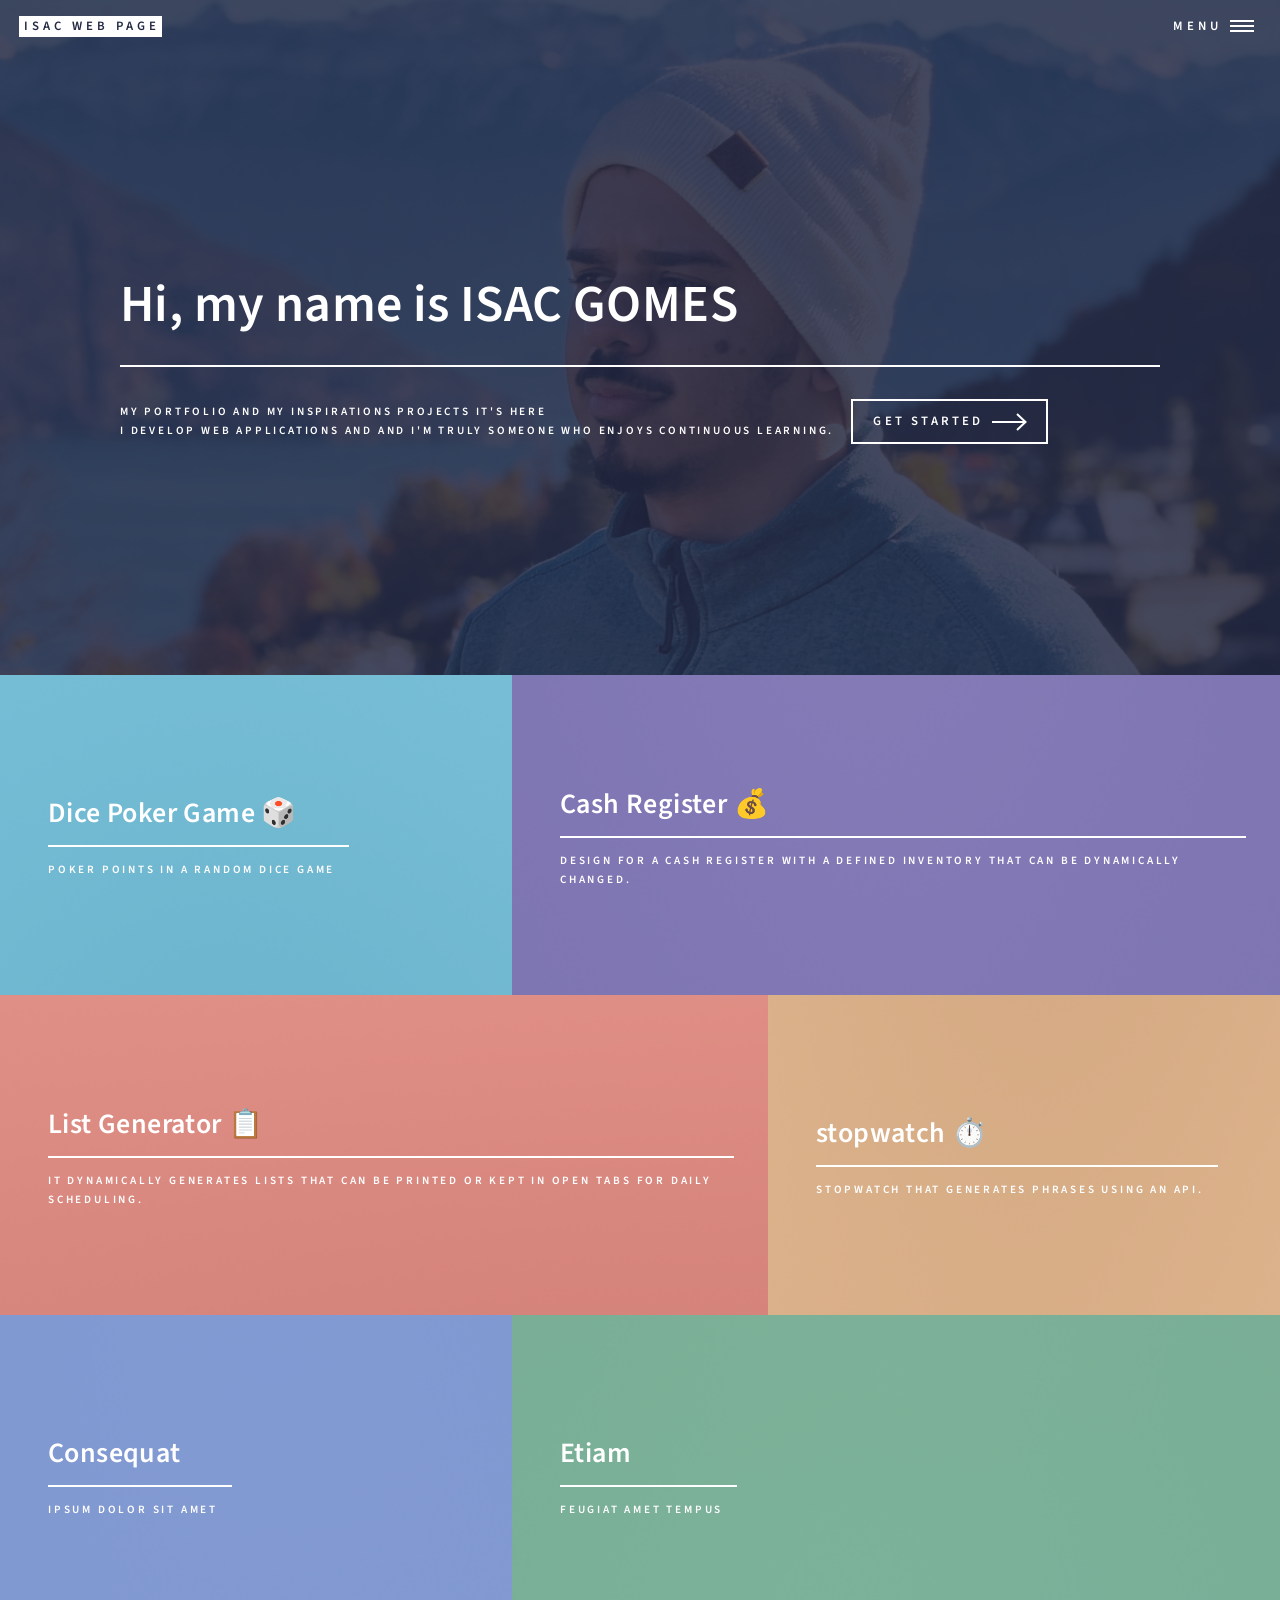
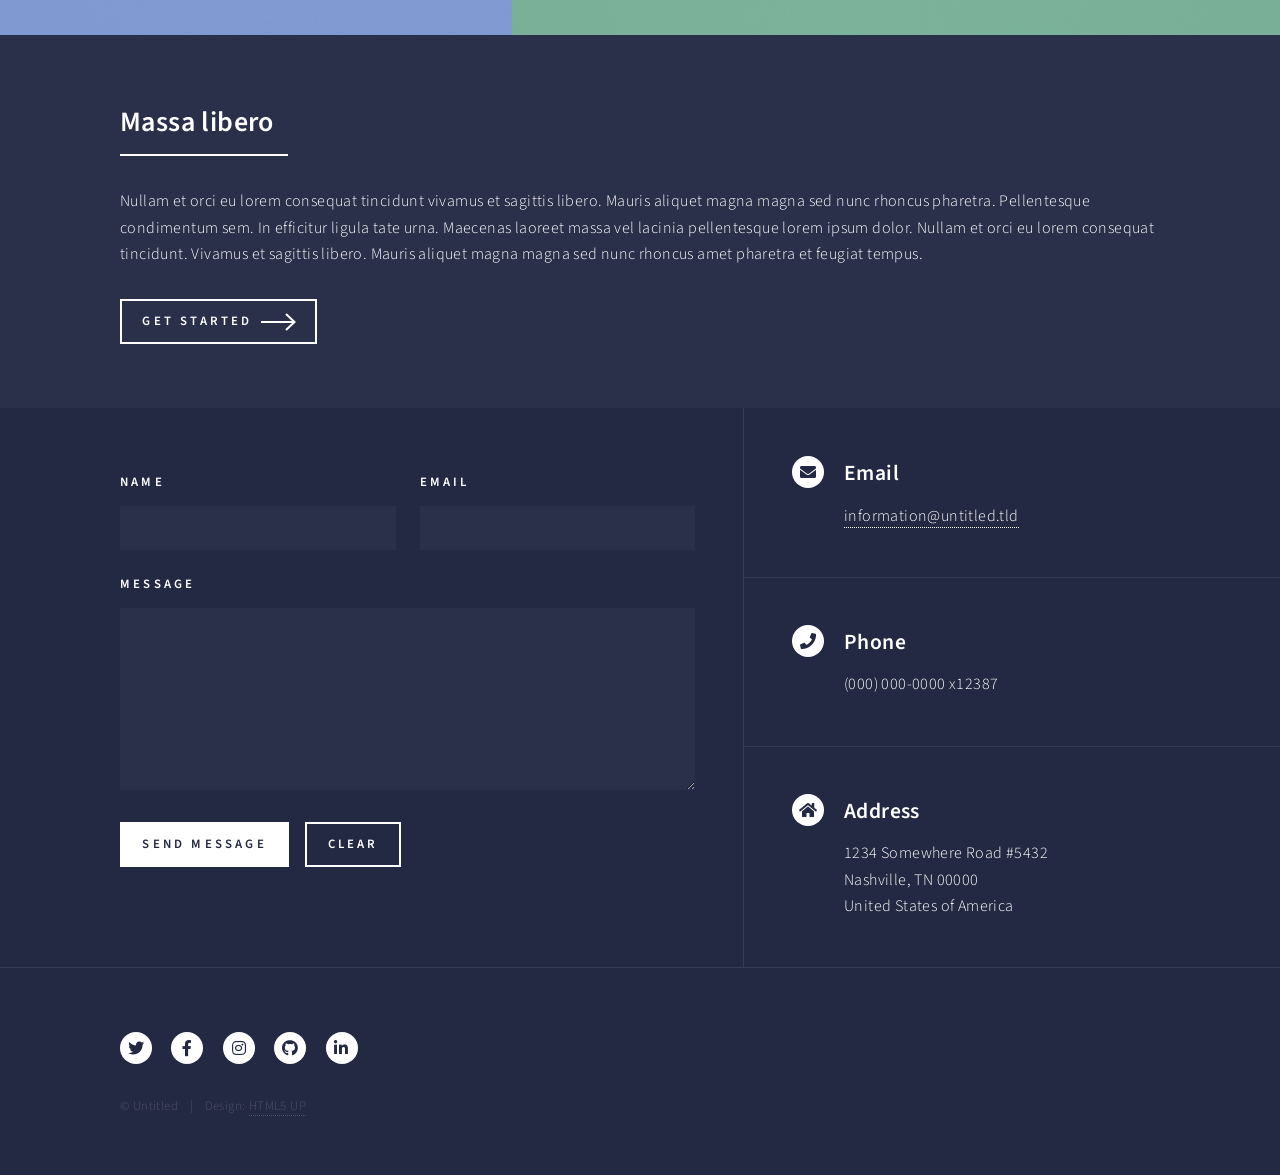
==== commit df72b231: "Insection of Name and description  of the projects" ====
--- a/html-file/index.html
+++ b/html-file/index.html
@@ -45,6 +45,7 @@
 								<h1>Hi, my name is ISAC GOMES </h1>
 								<span class="image">
 									<img src="images/foto-perfil.jpeg" alt="" />
+								</span>
 							</header>
 							<div class="content">
 								<p> My portfolio and my inspirations projects it's here  <br/>
@@ -66,8 +67,8 @@
 										<img src="images/pic01.jpg" alt="" />
 									</span>
 									<header class="major">
-										<h3><a href="landing.html" class="link">Aliquam</a></h3>
-										<p>Ipsum dolor sit amet</p>
+										<h3><a href="landing.html" class="link">Dice Poker Game 🎲</a></h3>
+										<p>Poker points in a random Dice Game </p>
 									</header>
 								</article>
 								<article>
@@ -75,8 +76,8 @@
 										<img src="images/pic02.jpg" alt="" />
 									</span>
 									<header class="major">
-										<h3><a href="landing.html" class="link">Tempus</a></h3>
-										<p>feugiat amet tempus</p>
+										<h3><a href="landing.html" class="link">Cash Register  💰</a></h3>
+										<p>Design for a cash register with a defined inventory that can be dynamically changed.</p>
 									</header>
 								</article>
 								<article>
@@ -84,8 +85,8 @@
 										<img src="images/pic03.jpg" alt="" />
 									</span>
 									<header class="major">
-										<h3><a href="landing.html" class="link">Magna</a></h3>
-										<p>Lorem etiam nullam</p>
+										<h3><a href="landing.html" class="link">List Generator 📋</a></h3>
+										<p>It dynamically generates lists that can be printed or kept in open tabs for daily scheduling.</p>
 									</header>
 								</article>
 								<article>
@@ -93,8 +94,8 @@
 										<img src="images/pic04.jpg" alt="" />
 									</span>
 									<header class="major">
-										<h3><a href="landing.html" class="link">Ipsum</a></h3>
-										<p>Nisl sed aliquam</p>
+										<h3><a href="landing.html" class="link">stopwatch ⏱️</a></h3>
+										<p>Stopwatch that generates phrases using an API.</p>
 									</header>
 								</article>
 								<article>
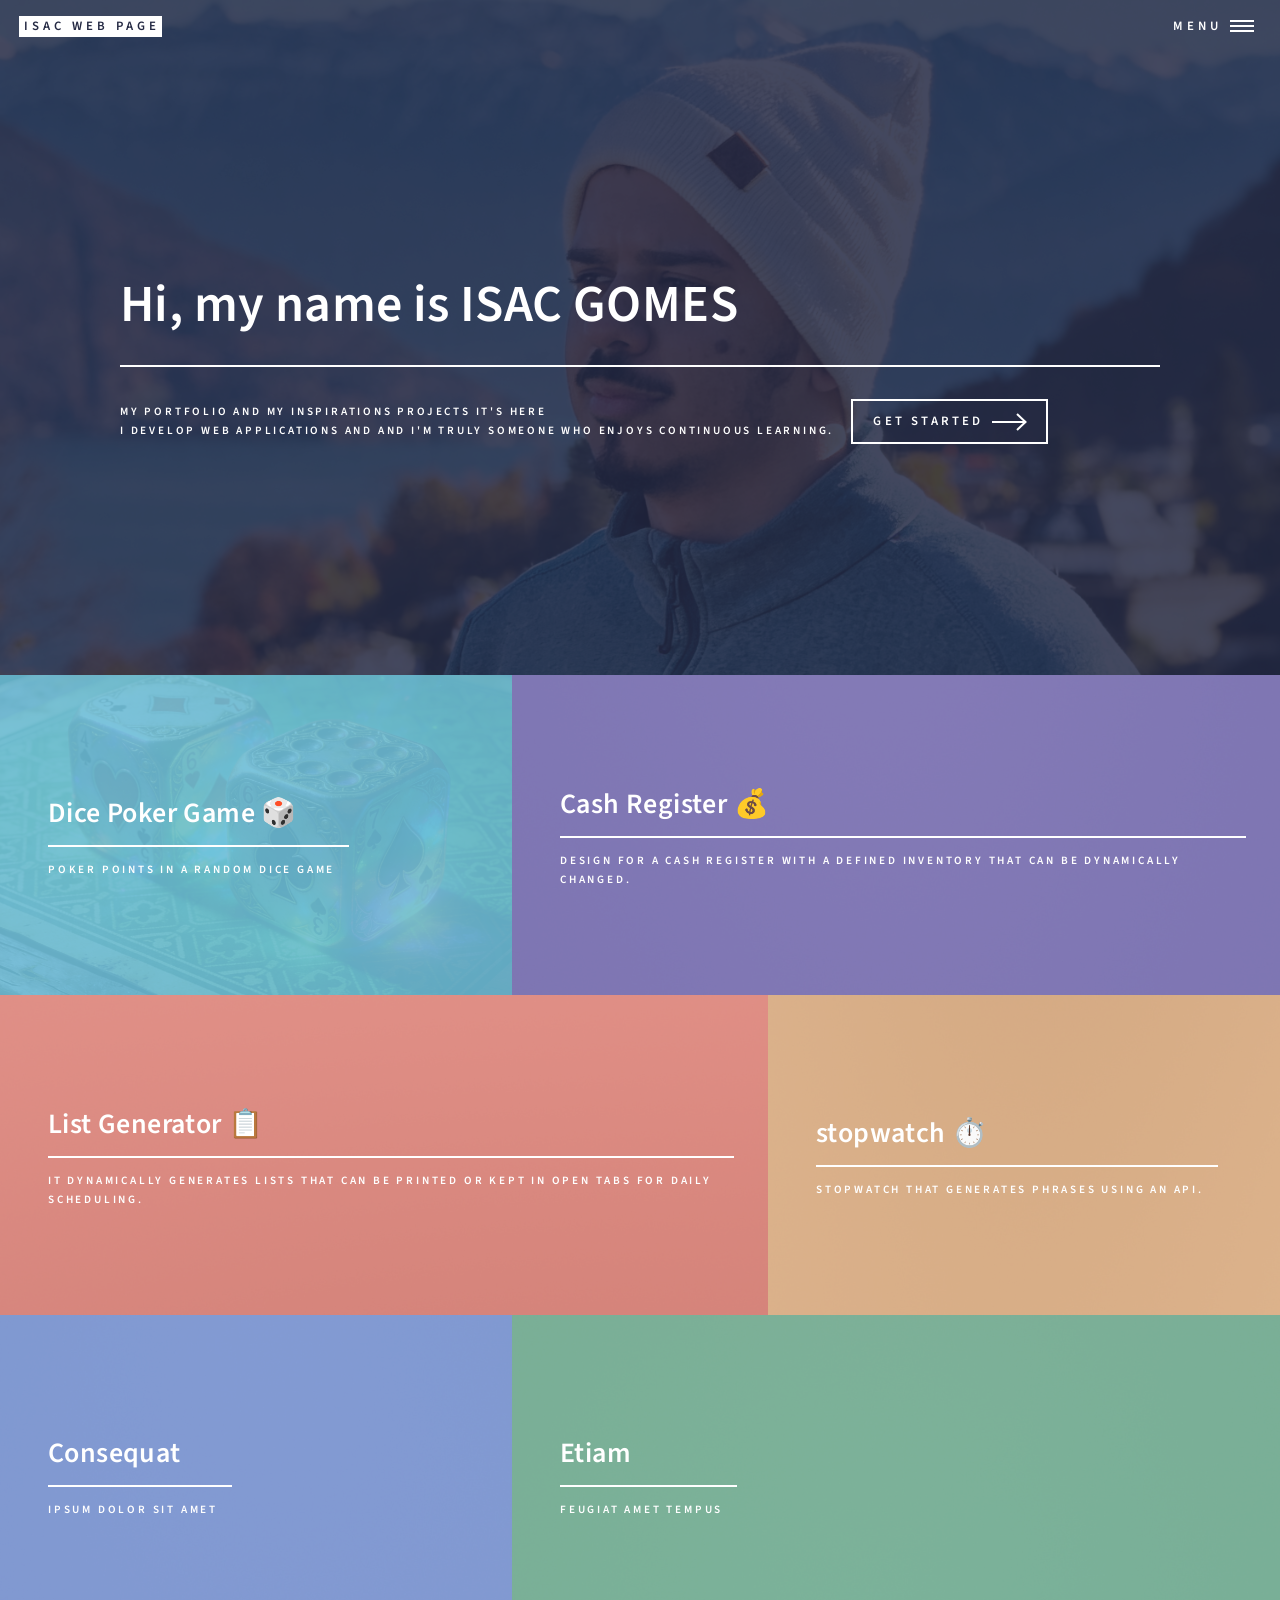
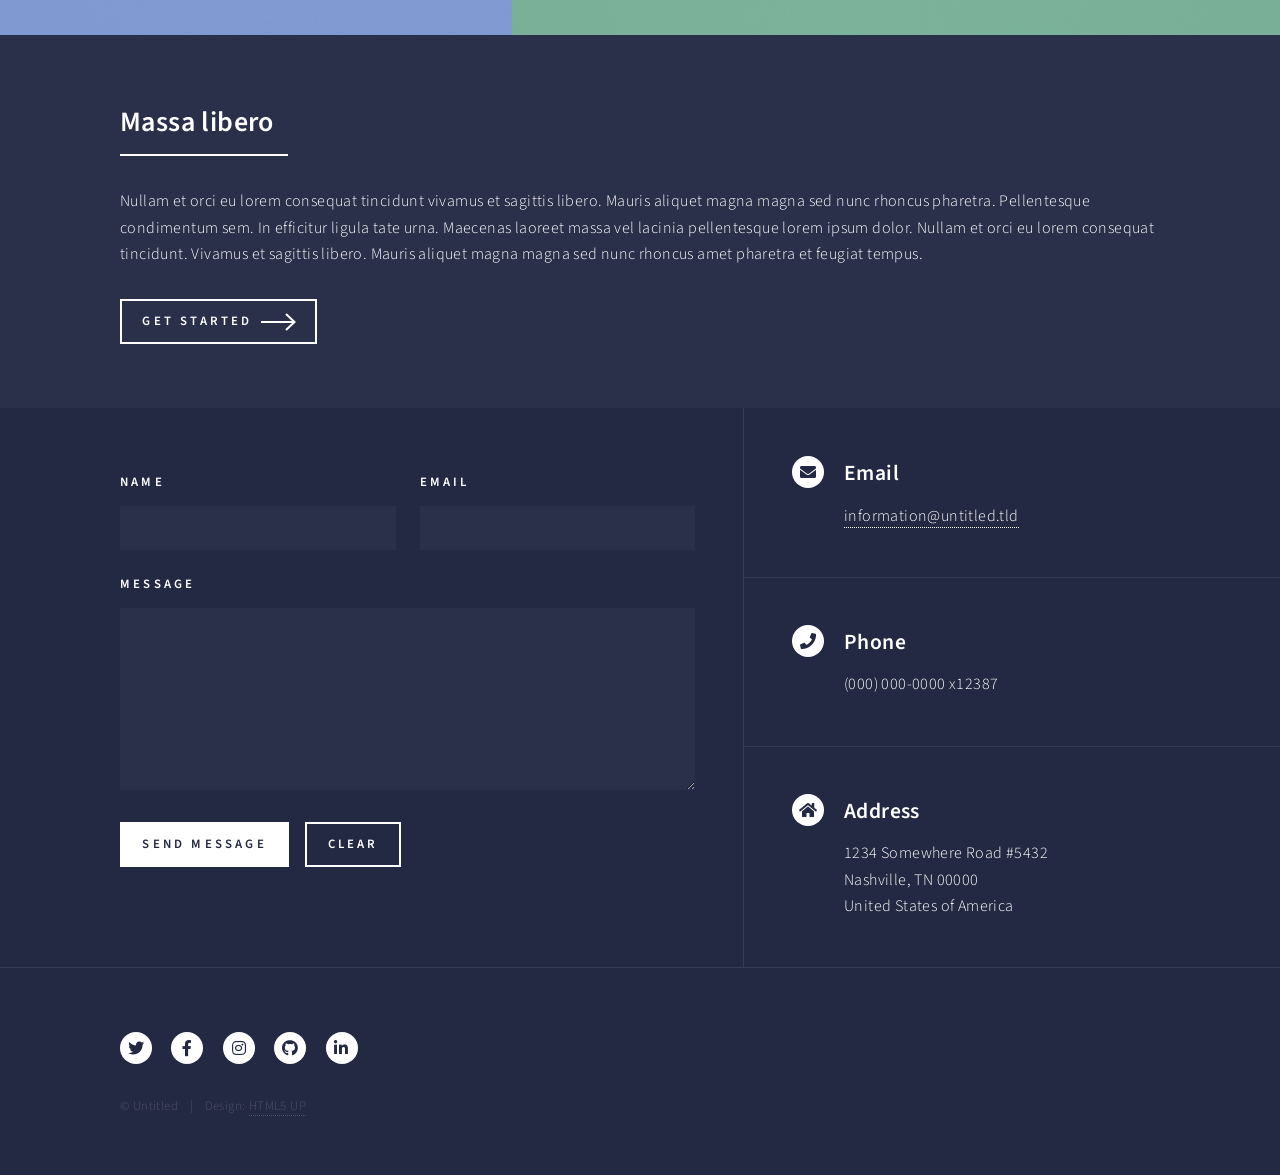
==== commit 780c52f4: "brackground of the dice game" ====
--- a/html-file/index.html
+++ b/html-file/index.html
@@ -64,7 +64,7 @@
 							<section id="one" class="tiles">
 								<article>
 									<span class="image">
-										<img src="images/pic01.jpg" alt="" />
+										<img src="images/dicegame.jpeg" alt="" />
 									</span>
 									<header class="major">
 										<h3><a href="landing.html" class="link">Dice Poker Game 🎲</a></h3>
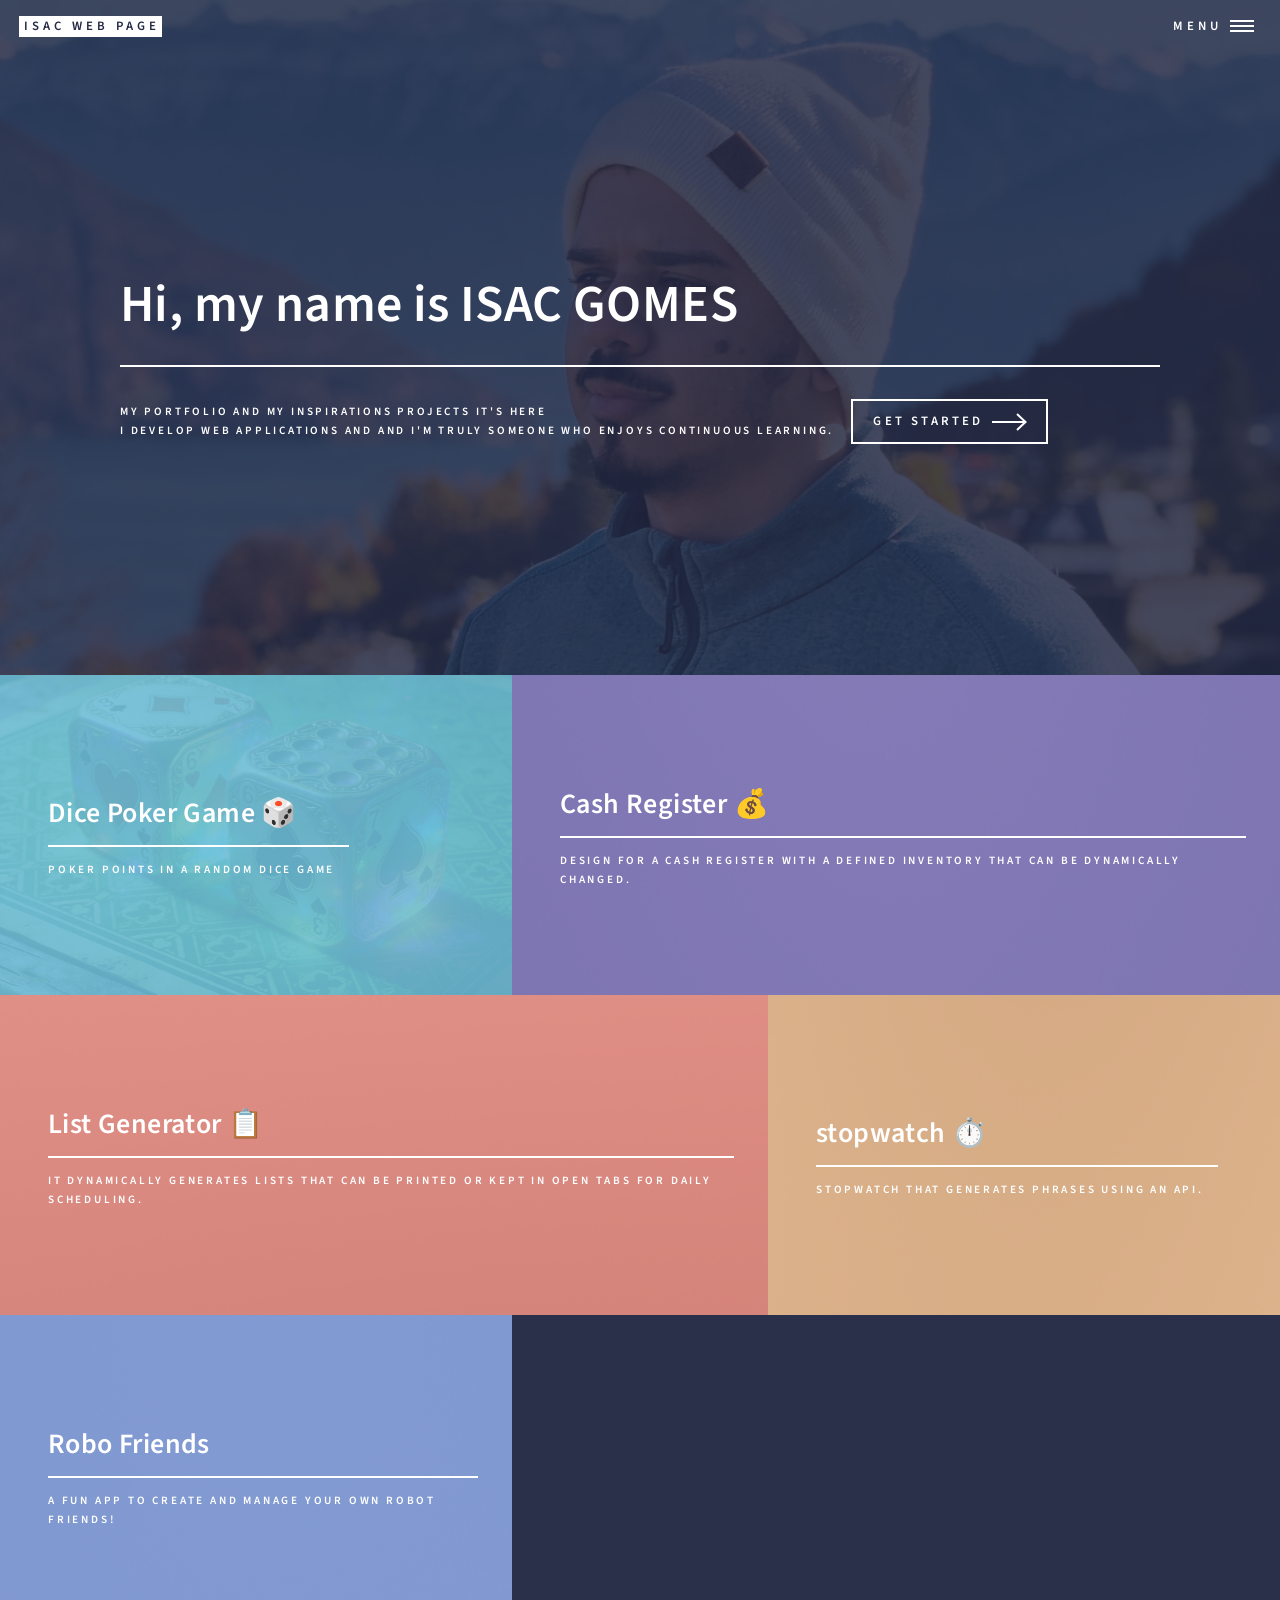
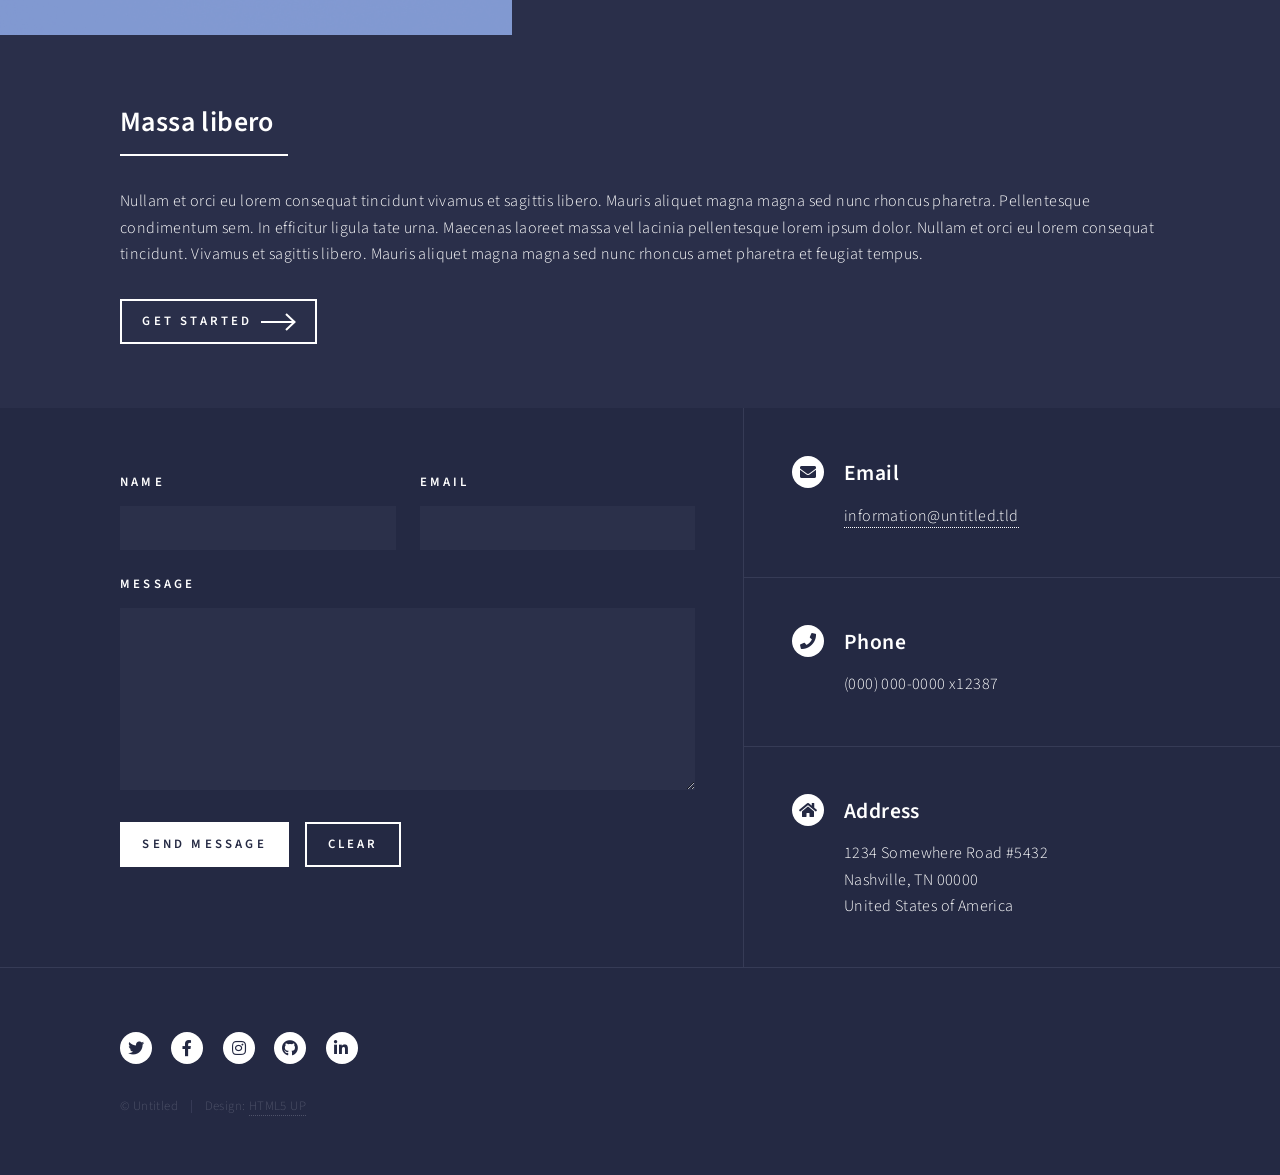
==== commit 249d5fbe: "atualizaçao de nomes e lInks de projetos" ====
--- a/html-file/index.html
+++ b/html-file/index.html
@@ -67,7 +67,7 @@
 										<img src="images/dicegame.jpeg" alt="" />
 									</span>
 									<header class="major">
-										<h3><a href="landing.html" class="link">Dice Poker Game 🎲</a></h3>
+										<h3><a href="https://isacgomess.github.io/dice-game" target="_blank" class="link">Dice Poker Game 🎲</a></h3>
 										<p>Poker points in a random Dice Game </p>
 									</header>
 								</article>
@@ -76,7 +76,7 @@
 										<img src="images/pic02.jpg" alt="" />
 									</span>
 									<header class="major">
-										<h3><a href="landing.html" class="link">Cash Register  💰</a></h3>
+										<h3><a href="https://isacgomess.github.io/cashRegisterProject/" target="_blank" class="link">Cash Register  💰</a></h3>
 										<p>Design for a cash register with a defined inventory that can be dynamically changed.</p>
 									</header>
 								</article>
@@ -85,7 +85,7 @@
 										<img src="images/pic03.jpg" alt="" />
 									</span>
 									<header class="major">
-										<h3><a href="landing.html" class="link">List Generator 📋</a></h3>
+										<h3><a href="https://isacgomess.github.io/List-Generator-app/" target="_blank" class="link">List Generator 📋</a></h3>
 										<p>It dynamically generates lists that can be printed or kept in open tabs for daily scheduling.</p>
 									</header>
 								</article>
@@ -94,7 +94,7 @@
 										<img src="images/pic04.jpg" alt="" />
 									</span>
 									<header class="major">
-										<h3><a href="landing.html" class="link">stopwatch ⏱️</a></h3>
+										<h3><a href="https://isacgomess.github.io/cronometroapi/" target="_blank" class="link">stopwatch ⏱️</a></h3>
 										<p>Stopwatch that generates phrases using an API.</p>
 									</header>
 								</article>
@@ -103,19 +103,11 @@
 										<img src="images/pic05.jpg" alt="" />
 									</span>
 									<header class="major">
-										<h3><a href="landing.html" class="link">Consequat</a></h3>
-										<p>Ipsum dolor sit amet</p>
-									</header>
-								</article>
-								<article>
-									<span class="image">
-										<img src="images/pic06.jpg" alt="" />
-									</span>
-									<header class="major">
-										<h3><a href="landing.html" class="link">Etiam</a></h3>
-										<p>Feugiat amet tempus</p>
-									</header>
-								</article>
+										<h3><a href="https://isacgomess.github.io/Robos1/" target="_blank" class="link">Robo Friends</a></h3>
+										<p>A fun app to create and manage your own robot friends!</p>
+									</header>
+								</article>
+
 							</section>
 
 						<!-- Two -->
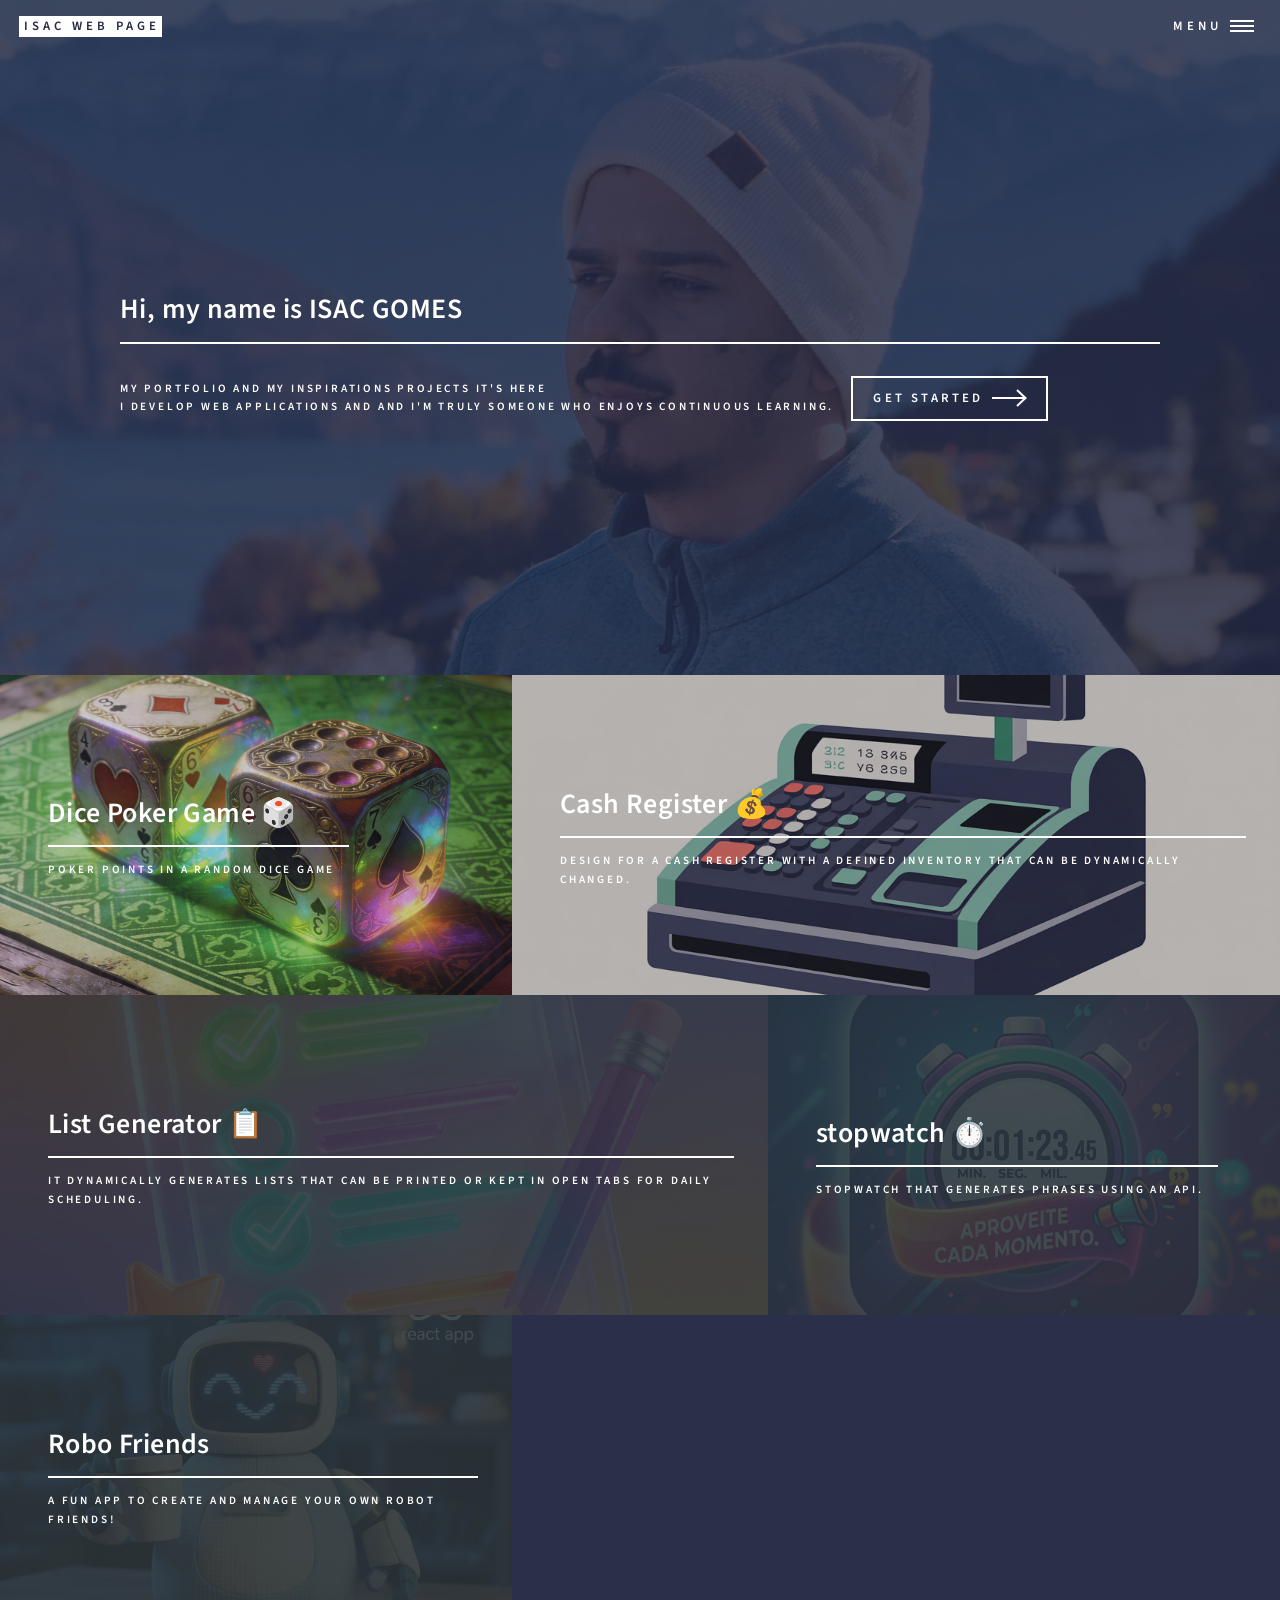
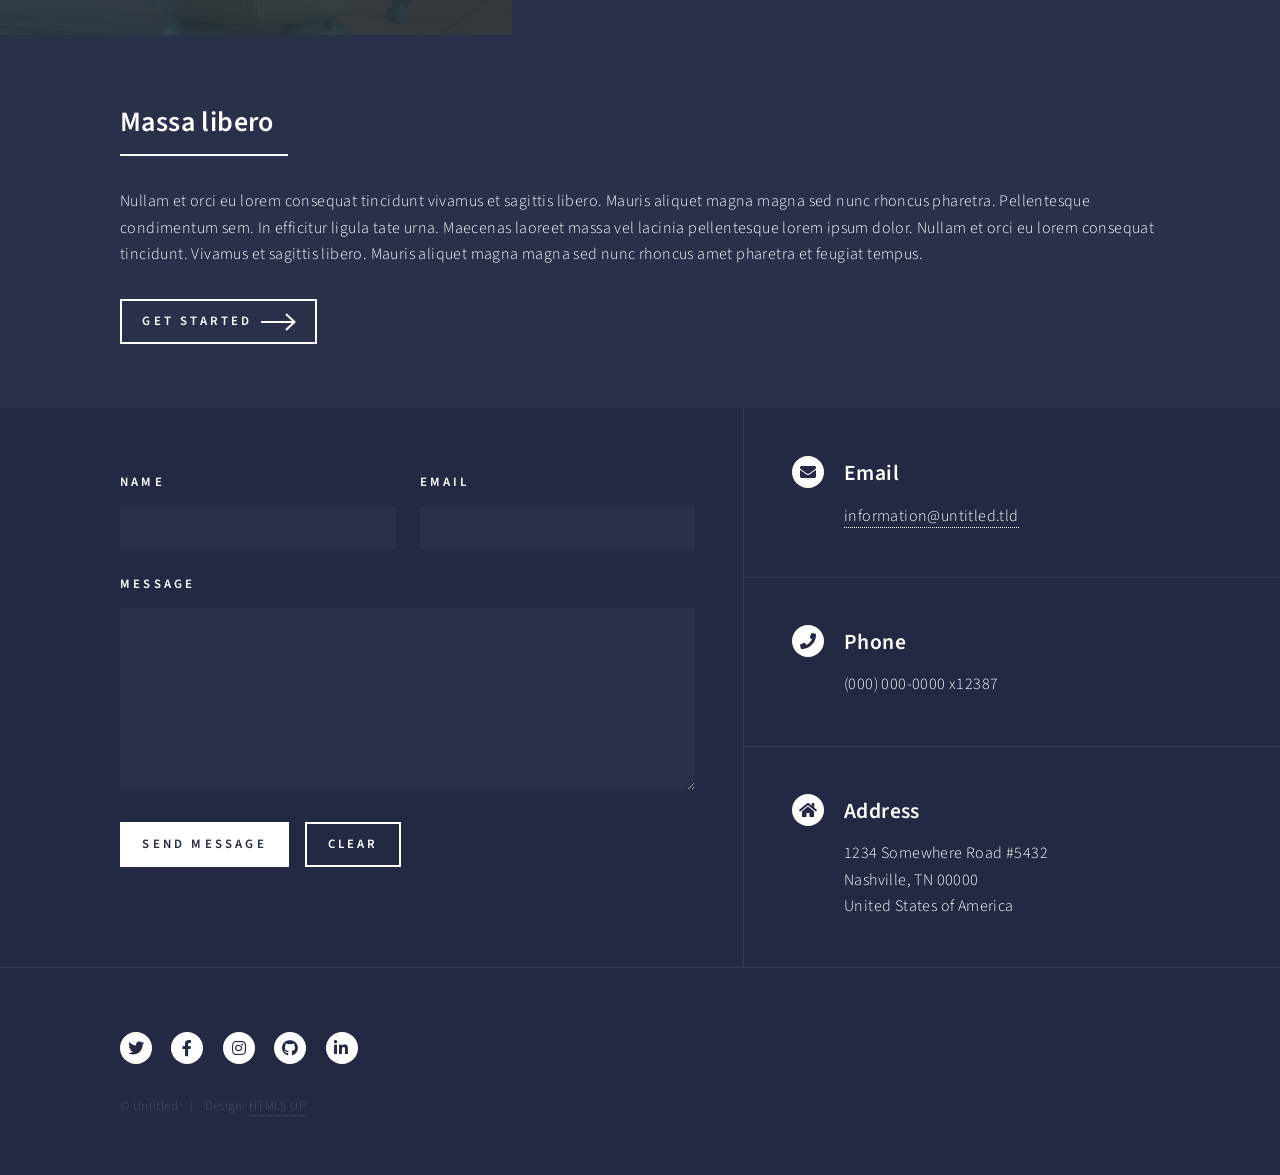
==== commit 705ebc71: "inserindo fotos dos apps" ====
--- a/html-file/index.html
+++ b/html-file/index.html
@@ -33,7 +33,7 @@
 							<li><a href="elements.html">Elements</a></li>
 						</ul>
 						<ul class="actions stacked">
-							<li><a href="#" class="button primary fit">Get Started</a></li>
+							<li><a href="#one" class="button primary fit">Get Started</a></li>
 							<li><a href="#" class="button fit">Log In</a></li>
 						</ul>
 					</nav>
@@ -42,9 +42,9 @@
 					<section id="banner" class="major">
 						<div class="inner">
 							<header class="major">
-								<h1>Hi, my name is ISAC GOMES </h1>
+								<h2>Hi, my name is ISAC GOMES </h2>
 								<span class="image">
-									<img src="images/foto-perfil.jpeg" alt="" />
+									<img src="images/foto-perfil.jpeg" alt="perfil-foto" />
 								</span>
 							</header>
 							<div class="content">
@@ -64,7 +64,7 @@
 							<section id="one" class="tiles">
 								<article>
 									<span class="image">
-										<img src="images/dicegame.jpeg" alt="" />
+										<img src="images/dicegame.jpeg" alt="dice" />
 									</span>
 									<header class="major">
 										<h3><a href="https://isacgomess.github.io/dice-game" target="_blank" class="link">Dice Poker Game 🎲</a></h3>
@@ -73,7 +73,7 @@
 								</article>
 								<article>
 									<span class="image">
-										<img src="images/pic02.jpg" alt="" />
+										<img src="images/cash-register.jpeg" alt="cash register" />
 									</span>
 									<header class="major">
 										<h3><a href="https://isacgomess.github.io/cashRegisterProject/" target="_blank" class="link">Cash Register  💰</a></h3>
@@ -82,7 +82,7 @@
 								</article>
 								<article>
 									<span class="image">
-										<img src="images/pic03.jpg" alt="" />
+										<img src="images/list-image.jpeg" alt="list generator" />
 									</span>
 									<header class="major">
 										<h3><a href="https://isacgomess.github.io/List-Generator-app/" target="_blank" class="link">List Generator 📋</a></h3>
@@ -91,7 +91,7 @@
 								</article>
 								<article>
 									<span class="image">
-										<img src="images/pic04.jpg" alt="" />
+										<img src="images/stopwatch-img.png" alt="stopwatch" />
 									</span>
 									<header class="major">
 										<h3><a href="https://isacgomess.github.io/cronometroapi/" target="_blank" class="link">stopwatch ⏱️</a></h3>
@@ -100,7 +100,7 @@
 								</article>
 								<article>
 									<span class="image">
-										<img src="images/pic05.jpg" alt="" />
+										<img src="images/robo-friends-image.jpeg" alt="robot friends" />
 									</span>
 									<header class="major">
 										<h3><a href="https://isacgomess.github.io/Robos1/" target="_blank" class="link">Robo Friends</a></h3>
--- a/html-file/assets/css/main.css
+++ b/html-file/assets/css/main.css
@@ -2831,27 +2831,27 @@
 			}
 
 			.tiles article:nth-child(6n - 5):before {
-				background-color: #6fc3df;
+				background-color:none;
 			}
 
 			.tiles article:nth-child(6n - 4):before {
-				background-color: #8d82c4;
+				background-color: none;
 			}
 
 			.tiles article:nth-child(6n - 3):before {
-				background-color: #ec8d81;
+				background-color: #2C3539;
 			}
 
 			.tiles article:nth-child(6n - 2):before {
-				background-color: #e7b788;
+				background-color: #2C3539;
 			}
 
 			.tiles article:nth-child(6n - 1):before {
-				background-color: #8ea9e8;
+				background-color: #2C3539;
 			}
 
 			.tiles article:nth-child(6n):before {
-				background-color: #87c5a4;
+				background-color: #2C3539;
 			}
 
 		@media screen and (max-width: 1280px) {
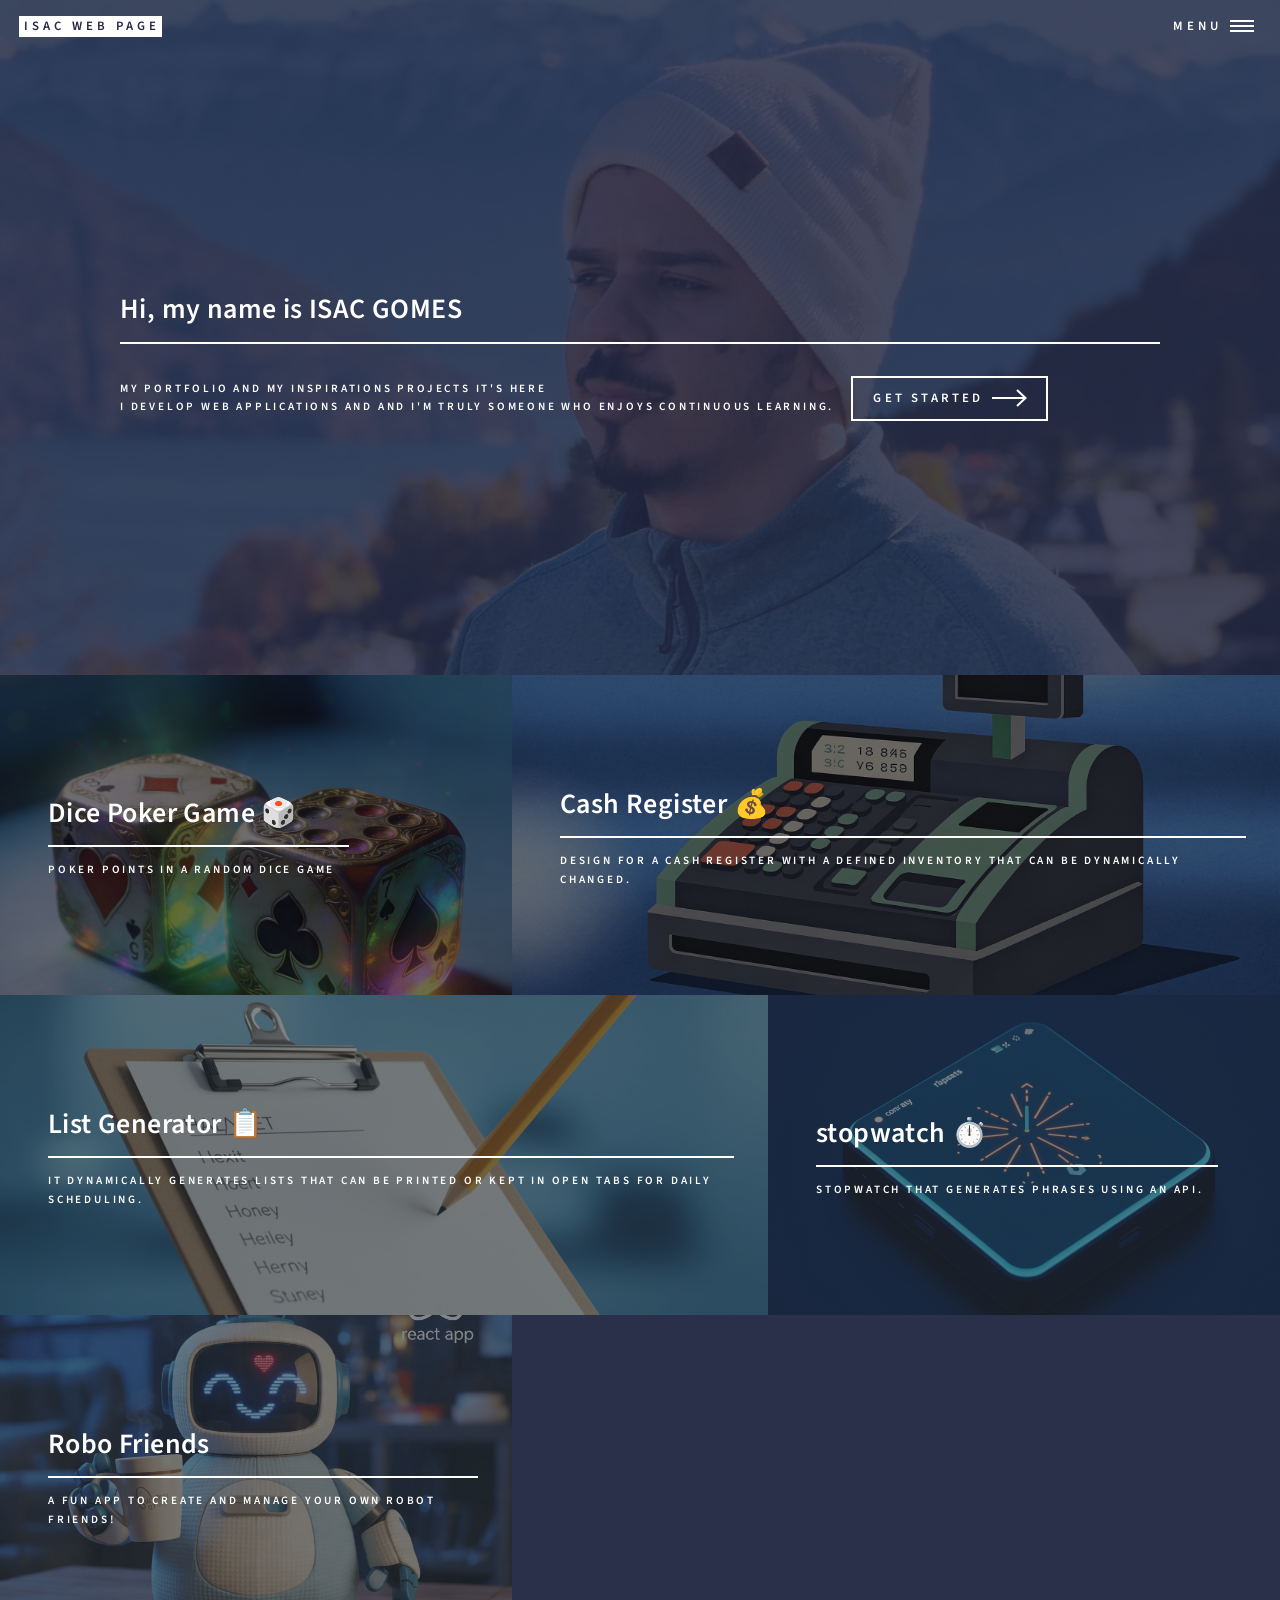
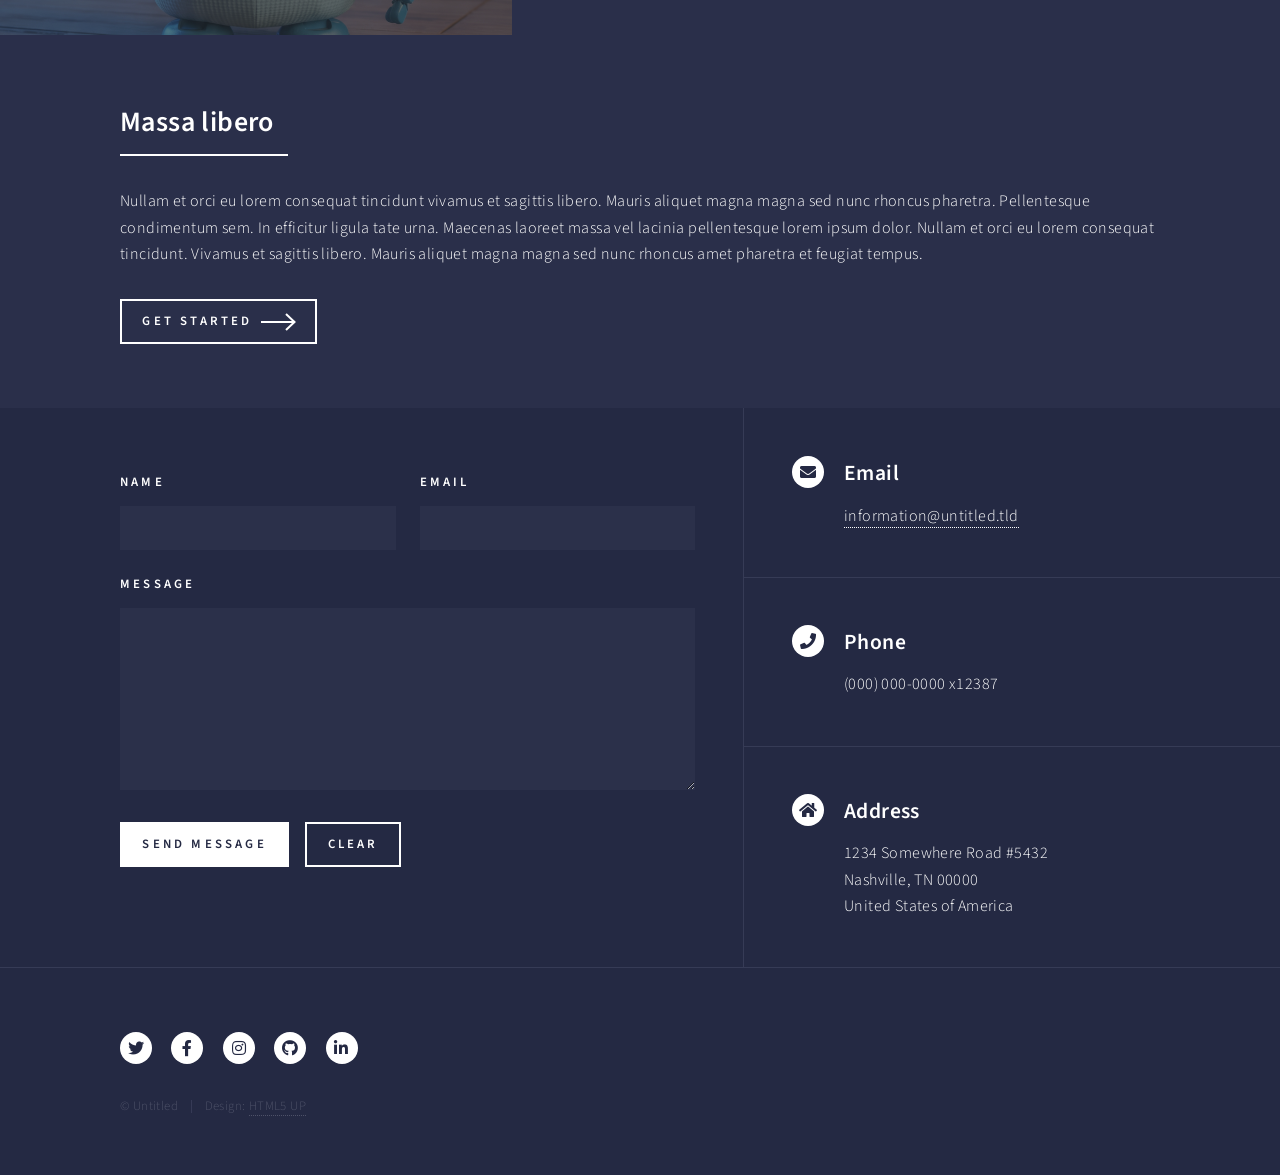
==== commit 7db8f491: "cores mudadas" ====
--- a/html-file/index.html
+++ b/html-file/index.html
@@ -64,7 +64,7 @@
 							<section id="one" class="tiles">
 								<article>
 									<span class="image">
-										<img src="images/dicegame.jpeg" alt="dice" />
+										<img src="images/dado-imagem.jpeg" alt="dice" />
 									</span>
 									<header class="major">
 										<h3><a href="https://isacgomess.github.io/dice-game" target="_blank" class="link">Dice Poker Game 🎲</a></h3>
@@ -73,7 +73,7 @@
 								</article>
 								<article>
 									<span class="image">
-										<img src="images/cash-register.jpeg" alt="cash register" />
+										<img src="images/cash-register-image.jpeg" alt="cash register" />
 									</span>
 									<header class="major">
 										<h3><a href="https://isacgomess.github.io/cashRegisterProject/" target="_blank" class="link">Cash Register  💰</a></h3>
@@ -91,7 +91,7 @@
 								</article>
 								<article>
 									<span class="image">
-										<img src="images/stopwatch-img.png" alt="stopwatch" />
+										<img src="images/cronometro-imagem.jpeg" alt="stopwatch" />
 									</span>
 									<header class="major">
 										<h3><a href="https://isacgomess.github.io/cronometroapi/" target="_blank" class="link">stopwatch ⏱️</a></h3>
--- a/html-file/assets/css/main.css
+++ b/html-file/assets/css/main.css
@@ -2792,7 +2792,7 @@
 				display: block;
 				height: 100%;
 				left: 0;
-				opacity: 0.85;
+				opacity: 0.45;
 				position: absolute;
 				width: 100%;
 				z-index: 2;
@@ -2831,11 +2831,11 @@
 			}
 
 			.tiles article:nth-child(6n - 5):before {
-				background-color:none;
+				background-color:black;
 			}
 
 			.tiles article:nth-child(6n - 4):before {
-				background-color: none;
+				background-color: black;
 			}
 
 			.tiles article:nth-child(6n - 3):before {
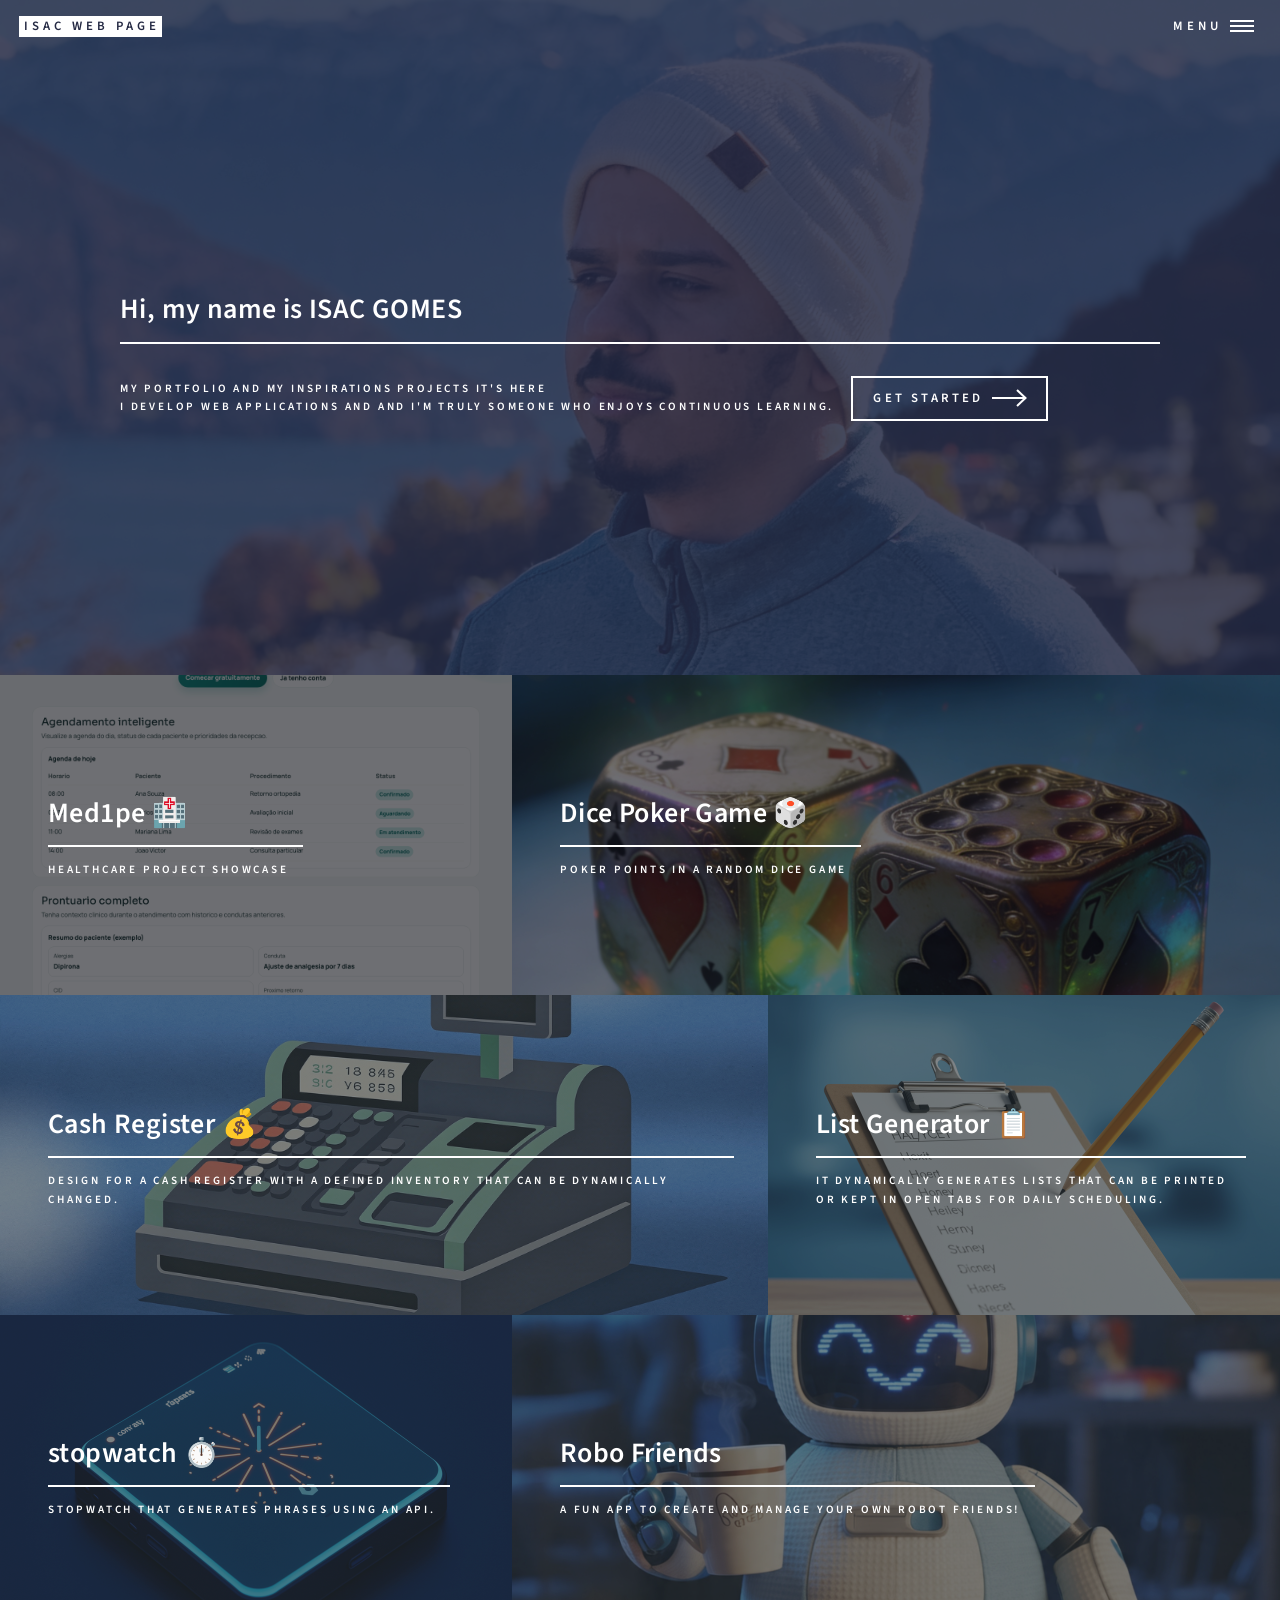
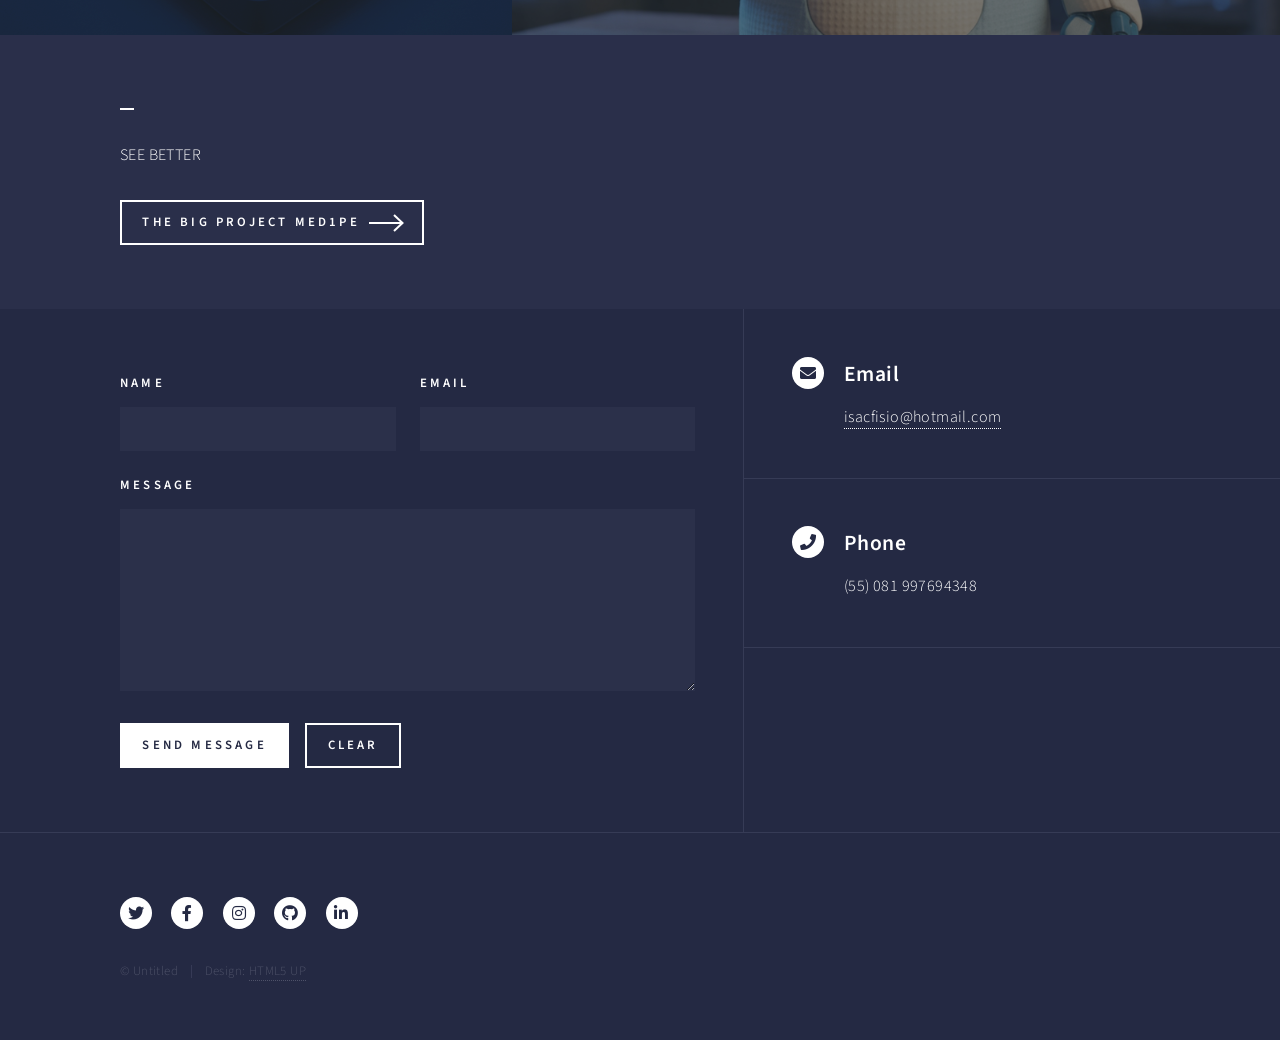
==== commit deded69e: "changes" ====
--- a/html-file/index.html
+++ b/html-file/index.html
@@ -1,209 +1,210 @@
-<!DOCTYPE HTML>
-<!--
-	Forty by HTML5 UP
-	
--->
-<html>
-	<head>
-		<title>isac-web-page</title>
-		<meta charset="utf-8" />
-		<meta name="viewport" content="width=device-width, initial-scale=1, user-scalable=no" />
-		<link rel="stylesheet" href="assets/css/main.css" />
-		<noscript><link rel="stylesheet" href="assets/css/noscript.css" /></noscript>
-	</head>
-	<body class="is-preload">
-
-		<!-- Wrapper -->
-			<div id="wrapper">
-
-				<!-- Header -->
-					<header id="header" class="alt">
-						<a href="index.html" class="logo"><strong>Isac web page</strong> <span></span></a>
-						<nav>
-							<a href="#menu">Menu</a>
-						</nav>
-					</header>
-
-				<!-- Menu -->
-					<nav id="menu">
-						<ul class="links">
-							<li><a href="index.html">Home</a></li>
-							<li><a href="landing.html">Landing</a></li>
-							<li><a href="generic.html">Generic</a></li>
-							<li><a href="elements.html">Elements</a></li>
-						</ul>
-						<ul class="actions stacked">
-							<li><a href="#one" class="button primary fit">Get Started</a></li>
-							<li><a href="#" class="button fit">Log In</a></li>
-						</ul>
-					</nav>
-
-				<!-- Banner -->
-					<section id="banner" class="major">
-						<div class="inner">
-							<header class="major">
-								<h2>Hi, my name is ISAC GOMES </h2>
-								<span class="image">
-									<img src="images/foto-perfil.jpeg" alt="perfil-foto" />
-								</span>
-							</header>
-							<div class="content">
-								<p> My portfolio and my inspirations projects it's here  <br/>
-								I develop web applications and And I'm truly someone who enjoys continuous learning. </p>
-								<ul class="actions">
-									<li><a href="#one" class="button next scrolly">Get Started</a></li>
-								</ul>
-							</div>
-						</div>
-					</section>
-
-				<!-- Main -->
-					<div id="main">
-
-						<!-- One -->
-							<section id="one" class="tiles">
-								<article>
-									<span class="image">
-										<img src="images/dado-imagem.jpeg" alt="dice" />
-									</span>
-									<header class="major">
-										<h3><a href="https://isacgomess.github.io/dice-game" target="_blank" class="link">Dice Poker Game 🎲</a></h3>
-										<p>Poker points in a random Dice Game </p>
-									</header>
-								</article>
-								<article>
-									<span class="image">
-										<img src="images/cash-register-image.jpeg" alt="cash register" />
-									</span>
-									<header class="major">
-										<h3><a href="https://isacgomess.github.io/cashRegisterProject/" target="_blank" class="link">Cash Register  💰</a></h3>
-										<p>Design for a cash register with a defined inventory that can be dynamically changed.</p>
-									</header>
-								</article>
-								<article>
-									<span class="image">
-										<img src="images/list-image.jpeg" alt="list generator" />
-									</span>
-									<header class="major">
-										<h3><a href="https://isacgomess.github.io/List-Generator-app/" target="_blank" class="link">List Generator 📋</a></h3>
-										<p>It dynamically generates lists that can be printed or kept in open tabs for daily scheduling.</p>
-									</header>
-								</article>
-								<article>
-									<span class="image">
-										<img src="images/cronometro-imagem.jpeg" alt="stopwatch" />
-									</span>
-									<header class="major">
-										<h3><a href="https://isacgomess.github.io/cronometroapi/" target="_blank" class="link">stopwatch ⏱️</a></h3>
-										<p>Stopwatch that generates phrases using an API.</p>
-									</header>
-								</article>
-								<article>
-									<span class="image">
-										<img src="images/robo-friends-image.jpeg" alt="robot friends" />
-									</span>
-									<header class="major">
-										<h3><a href="https://isacgomess.github.io/Robos1/" target="_blank" class="link">Robo Friends</a></h3>
-										<p>A fun app to create and manage your own robot friends!</p>
-									</header>
-								</article>
-
-							</section>
-
-						<!-- Two -->
-							<section id="two">
-								<div class="inner">
-									<header class="major">
-										<h2>Massa libero</h2>
-									</header>
-									<p>Nullam et orci eu lorem consequat tincidunt vivamus et sagittis libero. Mauris aliquet magna magna sed nunc rhoncus pharetra. Pellentesque condimentum sem. In efficitur ligula tate urna. Maecenas laoreet massa vel lacinia pellentesque lorem ipsum dolor. Nullam et orci eu lorem consequat tincidunt. Vivamus et sagittis libero. Mauris aliquet magna magna sed nunc rhoncus amet pharetra et feugiat tempus.</p>
-									<ul class="actions">
-										<li><a href="landing.html" class="button next">Get Started</a></li>
-									</ul>
-								</div>
-							</section>
-
-					</div>
-
-				<!-- Contact -->
-					<section id="contact">
-						<div class="inner">
-							<section>
-								<form method="post" action="#">
-									<div class="fields">
-										<div class="field half">
-											<label for="name">Name</label>
-											<input type="text" name="name" id="name" />
-										</div>
-										<div class="field half">
-											<label for="email">Email</label>
-											<input type="text" name="email" id="email" />
-										</div>
-										<div class="field">
-											<label for="message">Message</label>
-											<textarea name="message" id="message" rows="6"></textarea>
-										</div>
-									</div>
-									<ul class="actions">
-										<li><input type="submit" value="Send Message" class="primary" /></li>
-										<li><input type="reset" value="Clear" /></li>
-									</ul>
-								</form>
-							</section>
-							<section class="split">
-								<section>
-									<div class="contact-method">
-										<span class="icon solid alt fa-envelope"></span>
-										<h3>Email</h3>
-										<a href="#">information@untitled.tld</a>
-									</div>
-								</section>
-								<section>
-									<div class="contact-method">
-										<span class="icon solid alt fa-phone"></span>
-										<h3>Phone</h3>
-										<span>(000) 000-0000 x12387</span>
-									</div>
-								</section>
-								<section>
-									<div class="contact-method">
-										<span class="icon solid alt fa-home"></span>
-										<h3>Address</h3>
-										<span>1234 Somewhere Road #5432<br />
-										Nashville, TN 00000<br />
-										United States of America</span>
-									</div>
-								</section>
-							</section>
-						</div>
-					</section>
-
-				<!-- Footer -->
-					<footer id="footer">
-						<div class="inner">
-							<ul class="icons">
-								<li><a href="#" class="icon brands alt fa-twitter"><span class="label">Twitter</span></a></li>
-								<li><a href="#" class="icon brands alt fa-facebook-f"><span class="label">Facebook</span></a></li>
-								<li><a href="#" class="icon brands alt fa-instagram"><span class="label">Instagram</span></a></li>
-								<li><a href="#" class="icon brands alt fa-github"><span class="label">GitHub</span></a></li>
-								<li><a href="#" class="icon brands alt fa-linkedin-in"><span class="label">LinkedIn</span></a></li>
-							</ul>
-							<ul class="copyright">
-								<li>&copy; Untitled</li><li>Design: <a href="https://html5up.net">HTML5 UP</a></li>
-							</ul>
-						</div>
-					</footer>
-
-			</div>
-
-		<!-- Scripts -->
-			<script src="assets/js/jquery.min.js"></script>
-			<script src="assets/js/jquery.scrolly.min.js"></script>
-			<script src="assets/js/jquery.scrollex.min.js"></script>
-			<script src="assets/js/browser.min.js"></script>
-			<script src="assets/js/breakpoints.min.js"></script>
-			<script src="assets/js/util.js"></script>
-			<script src="assets/js/main.js"></script>
-
-	</body>
+<!DOCTYPE HTML>
+<!--
+	Forty by HTML5 UP
+	
+-->
+<html>
+	<head>
+		<title>isac-web-page</title>
+		<meta charset="utf-8" />
+		<meta name="viewport" content="width=device-width, initial-scale=1, user-scalable=no" />
+		<link rel="stylesheet" href="assets/css/main.css" />
+		<noscript><link rel="stylesheet" href="assets/css/noscript.css" /></noscript>
+	</head>
+	<body class="is-preload">
+
+		<!-- Wrapper -->
+			<div id="wrapper">
+
+				<!-- Header -->
+					<header id="header" class="alt">
+						<a href="index.html" class="logo"><strong>Isac web page</strong> <span></span></a>
+						<nav>
+							<a href="#menu">Menu</a>
+						</nav>
+					</header>
+
+				<!-- Menu -->
+					<nav id="menu">
+						<ul class="links">
+							<li><a href="index.html">Home</a></li>
+							<li><a href="landing.html">MED1PE THE BIG PROJECT</a></li>
+							
+						</ul>
+						<ul class="actions stacked">
+							
+						</ul>
+					</nav>
+
+				<!-- Banner -->
+					<section id="banner" class="major">
+						<div class="inner">
+							<header class="major">
+								<h2>Hi, my name is ISAC GOMES </h2>
+								<span class="image">
+									<img src="images/foto-perfil.jpeg" alt="perfil-foto" />
+								</span>
+							</header>
+							<div class="content">
+								<p> My portfolio and my inspirations projects it's here  <br/>
+								I develop web applications and And I'm truly someone who enjoys continuous learning. </p>
+								<ul class="actions">
+									<li><a href="#one" class="button next scrolly">Get Started</a></li>
+								</ul>
+							</div>
+						</div>
+					</section>
+
+				<!-- Main -->
+					<div id="main">
+
+						<!-- One -->
+						<section id="one" class="tiles">
+								<article>
+									<span class="image">
+										<img src="images/med1-section-1.png" alt="Med1pe" />
+									</span>
+									<header class="major">
+										<h3><a href="https://www.med1pe.com.br" target="_blank" class="link">Med1pe 🏥</a></h3>
+										<p>Healthcare project showcase</p>
+									</header>
+								</article>
+								<article>
+									<span class="image">
+										<img src="images/dado-imagem.jpeg" alt="dice" />
+									</span>
+									<header class="major">
+										<h3><a href="https://isacgomess.github.io/dice-game" target="_blank" class="link">Dice Poker Game 🎲</a></h3>
+										<p>Poker points in a random Dice Game </p>
+									</header>
+								</article>
+								<article>
+									<span class="image">
+										<img src="images/cash-register-image.jpeg" alt="cash register" />
+									</span>
+									<header class="major">
+										<h3><a href="https://isacgomess.github.io/cashRegisterProject/" target="_blank" class="link">Cash Register  💰</a></h3>
+										<p>Design for a cash register with a defined inventory that can be dynamically changed.</p>
+									</header>
+								</article>
+								<article>
+									<span class="image">
+										<img src="images/list-image.jpeg" alt="list generator" />
+									</span>
+									<header class="major">
+										<h3><a href="https://isacgomess.github.io/List-Generator-app/" target="_blank" class="link">List Generator 📋</a></h3>
+										<p>It dynamically generates lists that can be printed or kept in open tabs for daily scheduling.</p>
+									</header>
+								</article>
+								<article>
+									<span class="image">
+										<img src="images/cronometro-imagem.jpeg" alt="stopwatch" />
+									</span>
+									<header class="major">
+										<h3><a href="https://isacgomess.github.io/cronometroapi/" target="_blank" class="link">stopwatch ⏱️</a></h3>
+										<p>Stopwatch that generates phrases using an API.</p>
+									</header>
+								</article>
+								<article>
+									<span class="image">
+										<img src="images/robo-friends-image.jpeg" alt="robot friends" />
+									</span>
+									<header class="major">
+										<h3><a href="https://isacgomess.github.io/Robos1/" target="_blank" class="link">Robo Friends</a></h3>
+										<p>A fun app to create and manage your own robot friends!</p>
+									</header>
+								</article>
+
+							</section>
+
+						<!-- Two -->
+							<section id="two">
+								<div class="inner">
+									<header class="major">
+										<h2> </h2>
+									</header>
+									<p> SEE BETTER </p>
+									<ul class="actions">
+										<li><a href="landing.html" class="button next"> The Big Project  MED1PE</a></li>
+									</ul>
+								</div>
+							</section>
+
+					</div>
+
+				<!-- Contact -->
+					<section id="contact">
+						<div class="inner">
+							<section>
+								<form method="post" action="#">
+									<div class="fields">
+										<div class="field half">
+											<label for="name">Name</label>
+											<input type="text" name="name" id="name" />
+										</div>
+										<div class="field half">
+											<label for="email">Email</label>
+											<input type="text" name="email" id="email" />
+										</div>
+										<div class="field">
+											<label for="message">Message</label>
+											<textarea name="message" id="message" rows="6"></textarea>
+										</div>
+									</div>
+									<ul class="actions">
+										<li><input type="submit" value="Send Message" class="primary" /></li>
+										<li><input type="reset" value="Clear" /></li>
+									</ul>
+								</form>
+							</section>
+							<section class="split">
+								<section>
+									<div class="contact-method">
+										<span class="icon solid alt fa-envelope"></span>
+										<h3>Email</h3>
+										<a href="#">isacfisio@hotmail.com</a>
+									</div>
+								</section>
+								<section>
+									<div class="contact-method">
+										<span class="icon solid alt fa-phone"></span>
+										<h3>Phone</h3>
+										<span>(55) 081  997694348</span>
+									</div>
+								</section>
+								<section>
+
+								</section>
+							</section>
+						</div>
+					</section>
+
+				<!-- Footer -->
+					<footer id="footer">
+						<div class="inner">
+							<ul class="icons">
+								<li><a href="#" class="icon brands alt fa-twitter"><span class="label">Twitter</span></a></li>
+								<li><a href="#" class="icon brands alt fa-facebook-f"><span class="label">Facebook</span></a></li>
+								<li><a href="#" class="icon brands alt fa-instagram"><span class="label">Instagram</span></a></li>
+								<li><a href="#" class="icon brands alt fa-github"><span class="label">GitHub</span></a></li>
+								<li><a href="#" class="icon brands alt fa-linkedin-in"><span class="label">LinkedIn</span></a></li>
+							</ul>
+							<ul class="copyright">
+								<li>&copy; Untitled</li><li>Design: <a href="https://html5up.net">HTML5 UP</a></li>
+							</ul>
+						</div>
+					</footer>
+
+			</div>
+
+		<!-- Scripts -->
+			<script src="assets/js/jquery.min.js"></script>
+			<script src="assets/js/jquery.scrolly.min.js"></script>
+			<script src="assets/js/jquery.scrollex.min.js"></script>
+			<script src="assets/js/browser.min.js"></script>
+			<script src="assets/js/breakpoints.min.js"></script>
+			<script src="assets/js/util.js"></script>
+			<script src="assets/js/main.js"></script>
+
+	</body>
 </html>
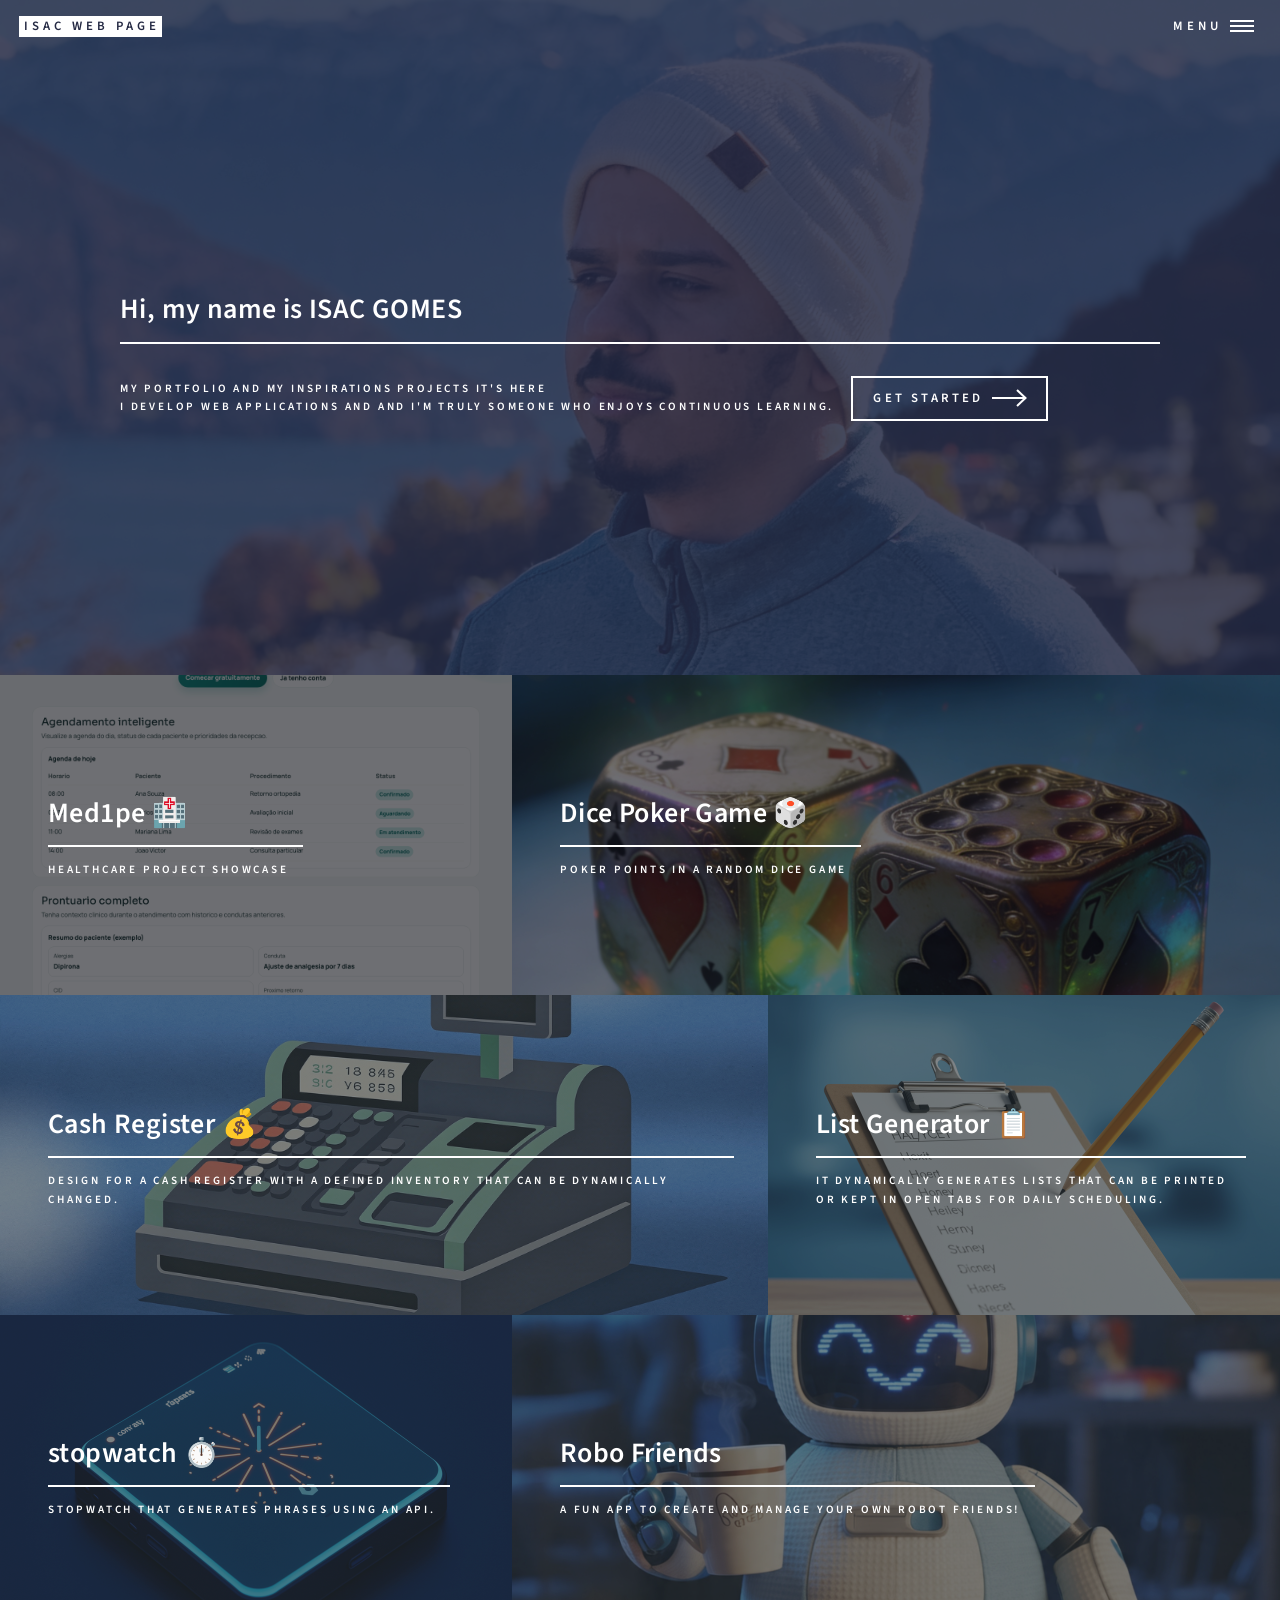
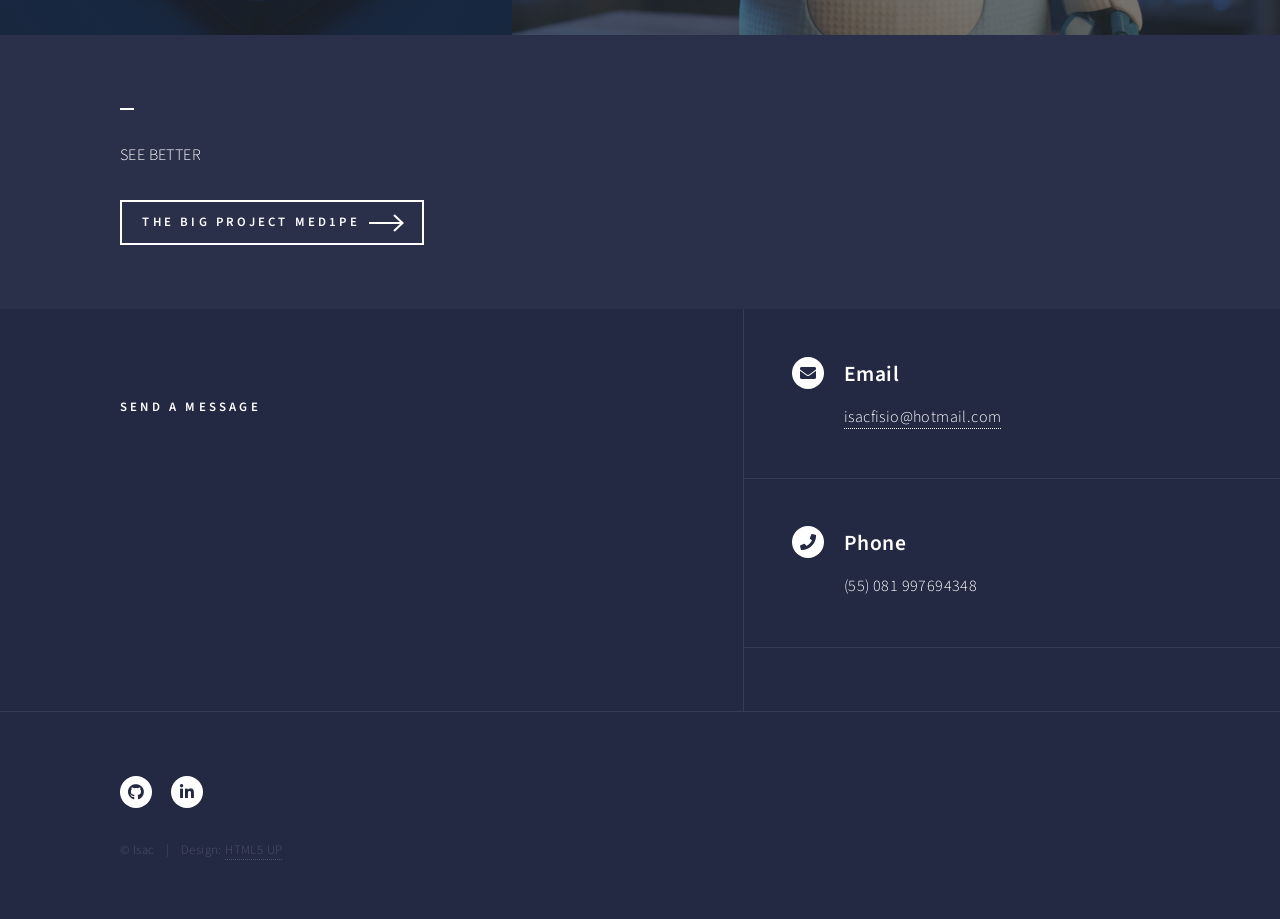
==== commit 9889f2a6: "ready for share" ====
--- a/html-file/index.html
+++ b/html-file/index.html
@@ -139,22 +139,19 @@
 								<form method="post" action="#">
 									<div class="fields">
 										<div class="field half">
-											<label for="name">Name</label>
-											<input type="text" name="name" id="name" />
+										
+											
 										</div>
 										<div class="field half">
-											<label for="email">Email</label>
-											<input type="text" name="email" id="email" />
+											
+											
 										</div>
 										<div class="field">
-											<label for="message">Message</label>
-											<textarea name="message" id="message" rows="6"></textarea>
+											<label for="message">Send a Message</label>
+											
 										</div>
 									</div>
-									<ul class="actions">
-										<li><input type="submit" value="Send Message" class="primary" /></li>
-										<li><input type="reset" value="Clear" /></li>
-									</ul>
+									
 								</form>
 							</section>
 							<section class="split">
@@ -183,14 +180,11 @@
 					<footer id="footer">
 						<div class="inner">
 							<ul class="icons">
-								<li><a href="#" class="icon brands alt fa-twitter"><span class="label">Twitter</span></a></li>
-								<li><a href="#" class="icon brands alt fa-facebook-f"><span class="label">Facebook</span></a></li>
-								<li><a href="#" class="icon brands alt fa-instagram"><span class="label">Instagram</span></a></li>
-								<li><a href="#" class="icon brands alt fa-github"><span class="label">GitHub</span></a></li>
-								<li><a href="#" class="icon brands alt fa-linkedin-in"><span class="label">LinkedIn</span></a></li>
+								<li><a href="https://github.com/IsacGomess" class="icon brands alt fa-github"><span class="label">GitHub</span></a></li>
+								<li><a href="https://www.linkedin.com/in/isac-gomes-092734187" class="icon brands alt fa-linkedin-in"><span class="label">LinkedIn</span></a></li>
 							</ul>
 							<ul class="copyright">
-								<li>&copy; Untitled</li><li>Design: <a href="https://html5up.net">HTML5 UP</a></li>
+								<li>&copy; Isac</li><li>Design: <a href="https://html5up.net">HTML5 UP</a></li>
 							</ul>
 						</div>
 					</footer>
